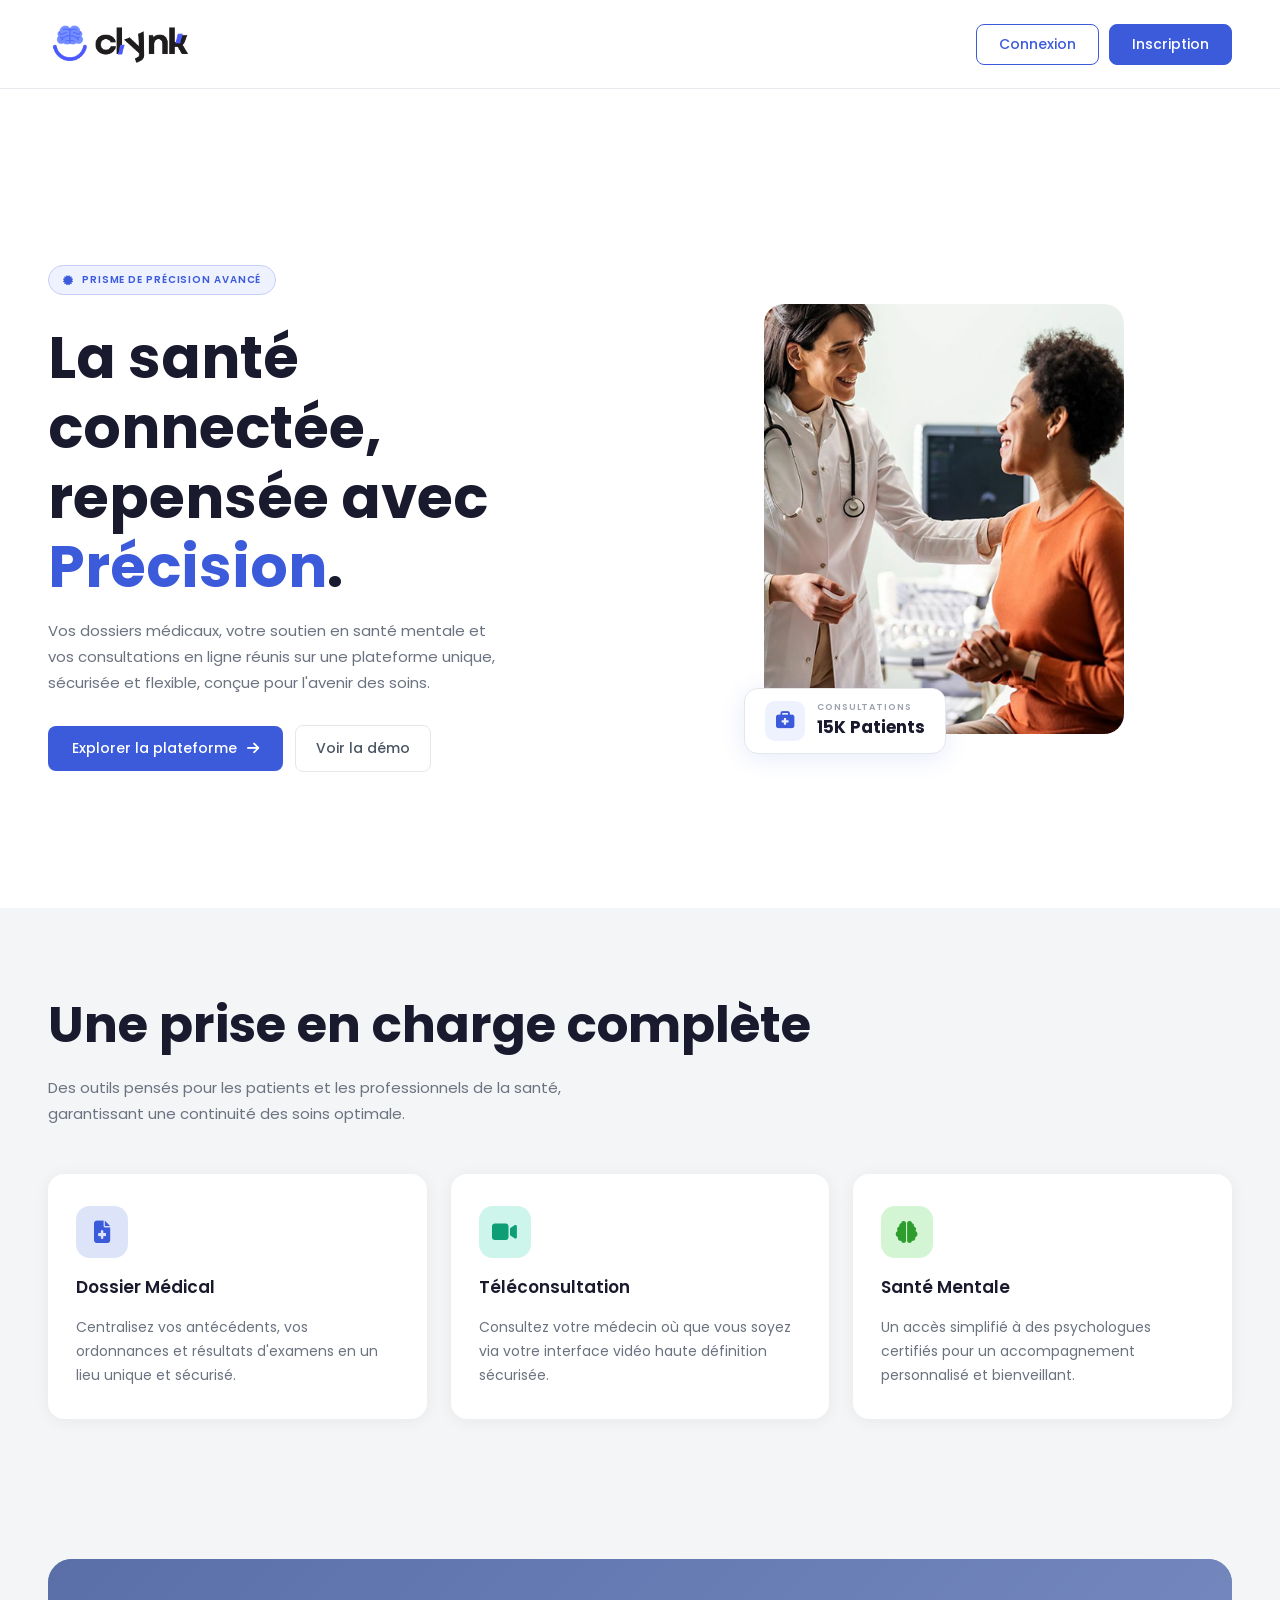
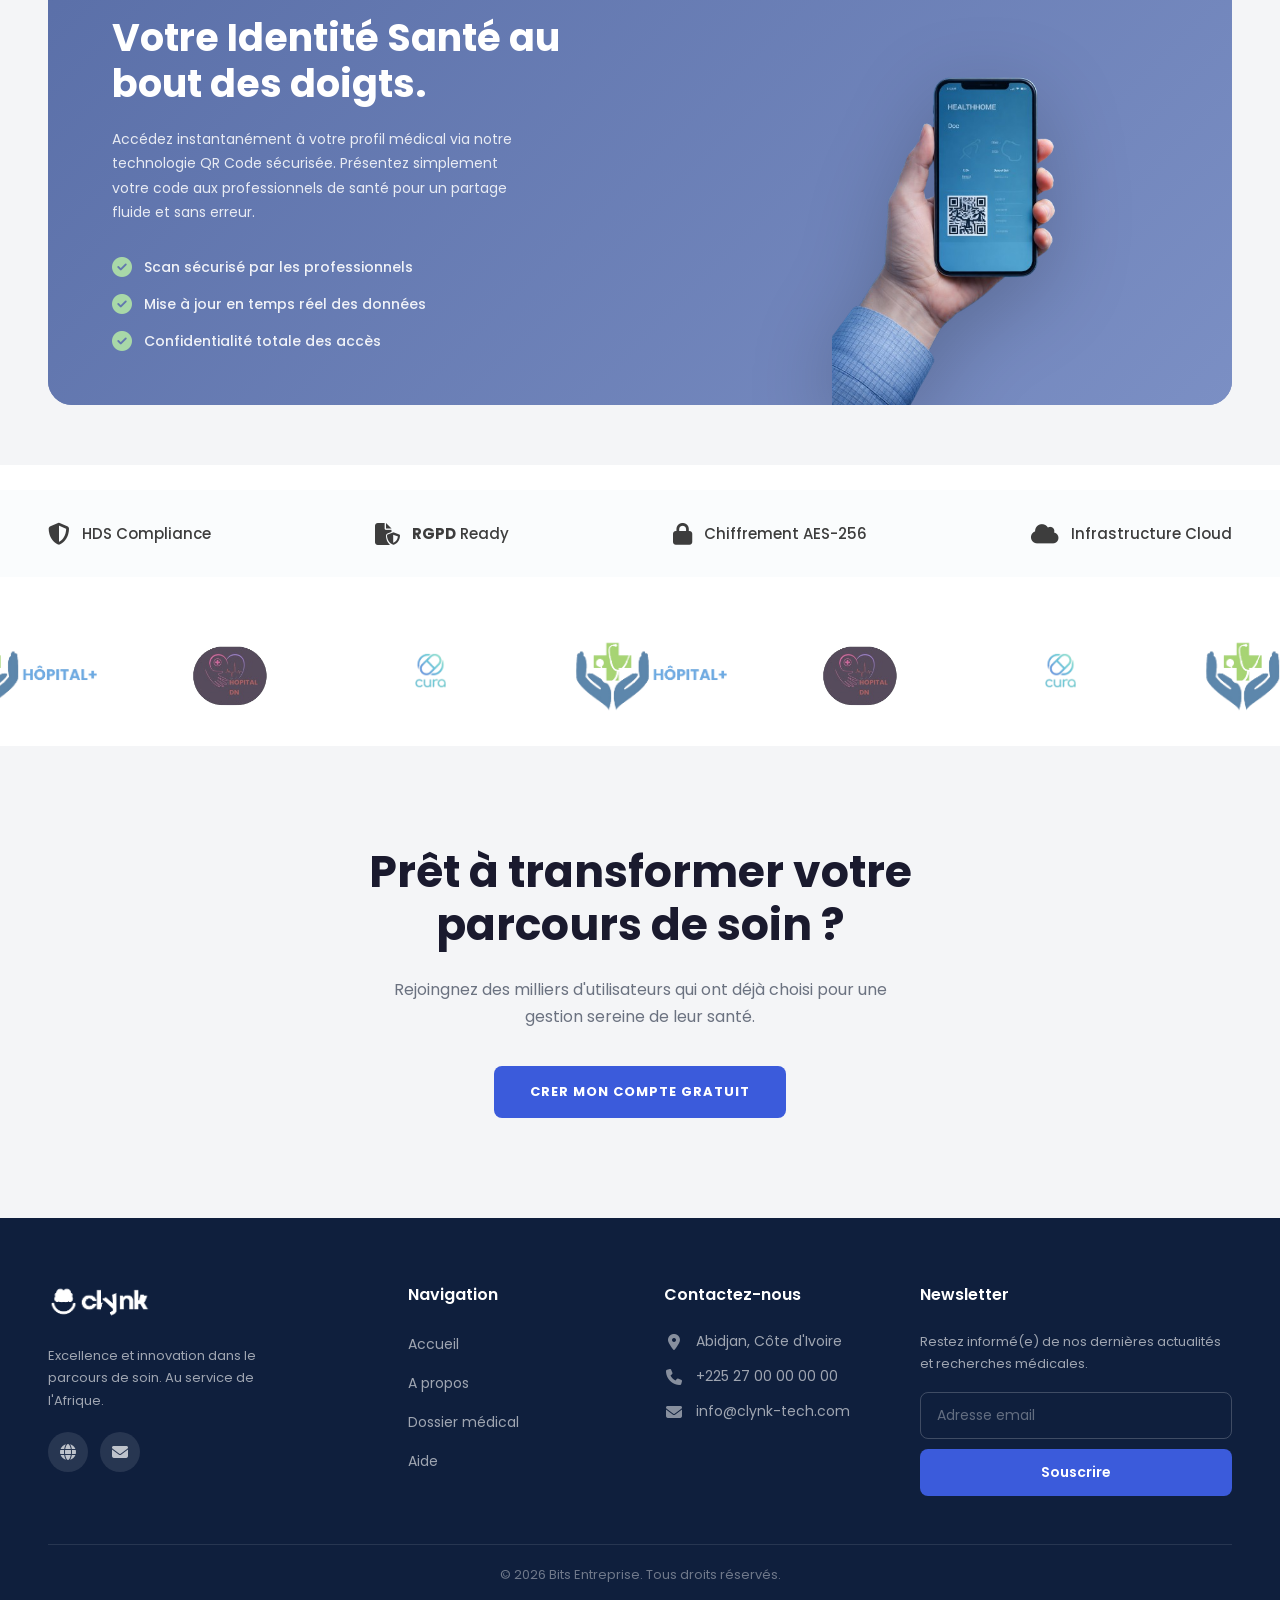
==== index.html @ 72314602 "création de la page et du formulaire de connexion" ====
<!doctype html>
<html lang="fr">

<head>
    <meta charset="UTF-8" />
    <meta name="viewport" content="width=device-width, initial-scale=1.0" />
    <link rel="stylesheet" href="style.css" />
    <title>CLYNK | Accueil</title>
    <link rel="stylesheet" href="https://cdnjs.cloudflare.com/ajax/libs/font-awesome/6.5.0/css/all.min.css" />
    <link rel="icon" type="image/x-icon" href="ressources/favicon_io/android-chrome-512x512.png" />
</head>

<body>
    <!-- Barre de navigation -->
    <nav>
        <img src="ressources/logo Clynk1.png" alt="Logo de Clynk" class="logo" />
        <ul class="liens">
            <li class="btn-contact"><a href="Auth/connexion.html">Connexion</a></li>
            <li class="btn-contact"><a href="">Inscription</a></li>
        </ul>
    </nav>

    <!-- Section Hero -->
    <div class="hero">
        <!-- Colonne gauche -->
        <div class="hero-left">
            <div class="badge">
                <i class="fa-solid fa-certificate"></i>
                Prisme de précision avancé
            </div>

            <div class="text-hero">
                <h1>La santé connectée, repensée avec <span>Précision</span>.</h1>
                <p>
                    Vos dossiers médicaux, votre soutien en santé mentale et vos
                    consultations en ligne réunis sur une plateforme unique, sécurisée
                    et flexible, conçue pour l'avenir des soins.
                </p>
            </div>

            <div class="button-hero">
                <a href="" class="btn-primary">
                    Explorer la plateforme
                    <i class="fa-solid fa-arrow-right"></i>
                </a>
                <a href="" class="btn-secondary">Voir la démo</a>
            </div>
        </div>

        <!-- Colonne droite -->
        <div class="hero-right">
            <div class="img-hero">
                <img src="ressources/hero0.png" alt="Une doctoresse avec un patient" />
                <div class="stat-card">
                    <div class="stat-icon">
                        <i class="fa-solid fa-briefcase-medical"></i>
                    </div>
                    <div class="stat-info">
                        <span class="stat-label">Consultations</span>
                        <span class="stat-value">15K Patients</span>
                    </div>
                </div>
            </div>
        </div>
    </div>

    <!-- Section une prise en charge complète -->
    <div class="section1">
        <div class="section1-header">
            <h2>Une prise en charge complète</h2>
            <p>
                Des outils pensés pour les patients et les professionnels de la santé,
                garantissant une continuité des soins optimale.
            </p>
        </div>
        <div class="feature">
            <div class="row">
                <div class="element">
                    <div class="element-icon icon-bleu">
                        <i class="fa-solid fa-file-medical"></i>
                    </div>
                    <h3>Dossier Médical</h3>
                    <p>
                        Centralisez vos antécédents, vos ordonnances et résultats
                        d'examens en un lieu unique et sécurisé.
                    </p>
                </div>

                <div class="element">
                    <div class="element-icon icon-tea">
                        <i class="fa-solid fa-video"></i>
                    </div>
                    <h3>Téléconsultation</h3>
                    <p>
                        Consultez votre médecin où que vous soyez via votre interface
                        vidéo haute définition sécurisée.
                    </p>
                </div>

                <div class="element">
                    <div class="element-icon icon-vert">
                        <i class="fa-solid fa-brain"></i>
                    </div>
                    <h3>Santé Mentale</h3>
                    <p>
                        Un accès simplifié à des psychologues certifiés pour un
                        accompagnement personnalisé et bienveillant.
                    </p>
                </div>
            </div>
        </div>
    </div>

    <!-- Section 2 : Votre identité Santé -->
    <div class="section2">
        <div class="section2-general">
            <!-- Colonne gauche : texte -->
            <div class="text-section2">
                <h2>Votre Identité Santé au bout des doigts.</h2>
                <p>
                    Accédez instantanément à votre profil médical via notre technologie
                    QR Code sécurisée. Présentez simplement votre code aux
                    professionnels de santé pour un partage fluide et sans erreur.
                </p>
                <div class="info">
                    <span>
                        <i class="fa-solid fa-circle-check"></i>
                        Scan sécurisé par les professionnels
                    </span>
                    <span>
                        <i class="fa-solid fa-circle-check"></i>
                        Mise à jour en temps réel des données
                    </span>
                    <span>
                        <i class="fa-solid fa-circle-check"></i>
                        Confidentialité totale des accès
                    </span>
                </div>
            </div>
            <div class="img-section2">
                <img src="ressources/hero_background-removebg-preview.png"
                    alt="Main tenant un téléphone avec QR Code" />
            </div>
        </div>
    </div>

    <!-- Section norme -->
    <div class="norme-section">
        <div class="row-element">
            <div class="element1">
                <i class="fa-solid fa-shield-halved"></i>
                <p>HDS Compliance</p>
            </div>
            <div class="element1">
                <i class="fa-solid fa-file-shield"></i>
                <p><span>RGPD</span> Ready</p>
            </div>
            <div class="element1">
                <i class="fa-solid fa-lock"></i>
                <p>Chiffrement AES-256</p>
            </div>
            <div class="element1">
                <i class="fa-solid fa-cloud"></i>
                <p>Infrastructure Cloud</p>
            </div>
        </div>
    </div>

    <!-- Partenaires -->
    <div class="partenair">
        <div class="partenair-track">
            <!-- Série 1 -->
            <img src="ressources/logo_partnair/logo_cura-removebg-preview.png" alt="Cura">
            <img src="ressources/logo_partnair/Medical_Logo__1___1___1_-removebg-preview.png" alt="Hôpital+">
            <img src="ressources/logo_partnair/logo_Arnard_Dn-removebg-preview.png" alt="Hôpital DN">
            <!-- Série 2 (copie pour l'animation infinie) -->
            <img src="ressources/logo_partnair/logo_cura-removebg-preview.png" alt="Cura">
            <img src="ressources/logo_partnair/Medical_Logo__1___1___1_-removebg-preview.png" alt="Hôpital+">
            <img src="ressources/logo_partnair/logo_Arnard_Dn-removebg-preview.png" alt="Hôpital DN">
            <!-- Série 3 (pour fluidité) -->
            <img src="ressources/logo_partnair/logo_cura-removebg-preview.png" alt="Cura">
            <img src="ressources/logo_partnair/Medical_Logo__1___1___1_-removebg-preview.png" alt="Hôpital+">
            <img src="ressources/logo_partnair/logo_Arnard_Dn-removebg-preview.png" alt="Hôpital DN">
        </div>
    </div>
    <!-- Ready -->
    <div class="Ready">
        <h2 class="Ready-title">
            Prêt à transformer votre parcours de soin ?
        </h2>
        <p class="Ready-text">
            Rejoingnez des milliers d'utilisateurs qui ont déjà choisi pour une 
            gestion sereine de leur santé.
        </p>
        <a href="#" class="btn-ready">CRER MON COMPTE GRATUIT</a>
    </div>

    <!-- Footer -->
<footer>
    <div class="footer-main">

        <!-- Colonne 1 : Logo + description -->
        <div class="footer-col">
            <img src="ressources/logo Clynk1.png" alt="Logo Clynk" class="footer-logo" />
            <p class="footer-desc">
                Excellence et innovation dans le parcours de soin. Au service de l'Afrique.
            </p>
            <div class="footer-socials">
                <a href="#"><i class="fa-solid fa-globe"></i></a>
                <a href="#"><i class="fa-solid fa-envelope"></i></a>
            </div>
        </div>

        <!-- Colonne 2 : Navigation -->
        <div class="footer-col">
            <h4>Navigation</h4>
            <ul>
                <li><a href="#">Accueil</a></li>
                <li><a href="#">A propos</a></li>
                <li><a href="#">Dossier médical</a></li>
                <li><a href="#">Aide</a></li>
            </ul>
        </div>

        <!-- Colonne 3 : Contact -->
        <div class="footer-col">
            <h4>Contactez-nous</h4>
            <ul class="footer-contact">
                <li>
                    <i class="fa-solid fa-location-dot"></i>
                    Abidjan, Côte d'Ivoire
                </li>
                <li>
                    <i class="fa-solid fa-phone"></i>
                    +225 27 00 00 00 00
                </li>
                <li>
                    <i class="fa-solid fa-envelope"></i>
                    info@clynk-tech.com
                </li>
            </ul>
        </div>

        <!-- Colonne 4 : Newsletter -->
        <div class="footer-col">
            <h4>Newsletter</h4>
            <p class="footer-newsletter-text">
                Restez informé(e) de nos dernières actualités et recherches médicales.
            </p>
            <div class="footer-form">
                <input type="email" placeholder="Adresse email" />
                <button>Souscrire</button>
            </div>
        </div>

    </div>

    <!-- Bas du footer -->
    <div class="footer-bottom">
        <p>© 2026 Bits Entreprise. Tous droits réservés.</p>
    </div>
</footer>
</body>

</html>
---- style.css ----
@import url('https://fonts.googleapis.com/css2?family=Sora:wght@400;500;600;700&family=Inter:wght@400;500&display=swap');
@import url('https://fonts.googleapis.com/css2?family=Poppins:ital,wght@0,100;0,200;0,300;0,400;0,500;0,600;0,700;0,800;0,900;1,100;1,200;1,300;1,400;1,500;1,600;1,700;1,800;1,900&display=swap');
/* RESET*/
* {
  margin: 0;
  padding: 0;
  box-sizing: border-box;
}

body {
  font-family: 'Poppins', sans-serif;
  background: #fff;
  color: #1a1a2e;
}

/* NAVBAR */
nav {
  display: flex;
  align-items: center;
  justify-content: space-between;
  padding: 16px 48px;
  background: #fff;
  border-bottom: 1px solid #e8eaf0;
}

.logo {
  height: 56px;
  width: auto;
}

.liens {
  display: flex;
  gap: 10px;
  list-style: none;
}

.btn-contact a {
  text-decoration: none;
  font-size: 14px;
  font-weight: 500;
  padding: 9px 22px;
  border-radius: 8px;
  transition: all 0.2s;
  display: inline-block;
}

/* Connexion = outline */
.btn-contact:first-child a {
  color: #3b5bdb;
  border: 1.5px solid #3b5bdb;
  background: transparent;
}

.btn-contact:first-child a:hover {
  background: #eef2ff;
}

/* Inscription = plein */
.btn-contact:last-child a {
  color: #fff;
  background: #3b5bdb;
  border: 1.5px solid #3b5bdb;
}

.btn-contact:last-child a:hover {
  background: #2f4ac7;
}

/* HERO */
.hero {
  display: grid;
  grid-template-columns: 1fr 1fr;
  align-items: center;
  padding: 40px 48px 0 48px;
  gap: 32px;
  min-height: calc(100vh - 81px);
}

/* Colonne gauche */
.hero-left {
  display: flex;
  flex-direction: column;
  gap: 28px;
}

/* Badge */
.badge {
  display: inline-flex;
  align-items: center;
  gap: 8px;
  background: #eef2ff;
  color: #3b5bdb;
  font-size: 10px;
  font-weight: 600;
  letter-spacing: 0.09em;
  text-transform: uppercase;
  padding: 6px 14px;
  border-radius: 20px;
  width: fit-content;
  border: 1px solid #c5d0f7;
}

/* Texte hero */
.text-hero {
  display: flex;
  flex-direction: column;
  gap: 16px;
}

.text-hero h1 {
  font-family: 'Poppins', sans-serif;
  font-size: 58px;
  font-weight: 700;
  line-height: 1.2;
  color: #1a1a2e;
}

.text-hero h1 span {
  color: #3b5bdb;
}

.text-hero p {
  font-size: 15px;
  line-height: 1.75;
  color: #6b7280;
  max-width: 460px;
}

/* Boutons hero */
.button-hero {
  display: flex;
  gap: 12px;
  align-items: center;
  flex-wrap: wrap;
}

.btn-primary {
  display: inline-flex;
  align-items: center;
  gap: 10px;
  background: #3b5bdb;
  color: #fff;
  text-decoration: none;
  font-size: 14px;
  font-weight: 500;
  padding: 12px 24px;
  border-radius: 8px;
  transition: 0.2s ease, transform 0.2s ease;
  
}

.btn-primary:hover {
  background: #2f4ac7;
  transform: translateY(2px); 
}

.btn-secondary {
  display: inline-flex;
  align-items: center;
  color: #4b5563;
  text-decoration: none;
  font-size: 14px;
  font-weight: 500;
  padding: 12px 20px;
  border-radius: 8px;
  border: 1.5px solid #e5e7eb;
  background: transparent;
  transition: border-color 0.2s;
  transition: 0.2s ease, transform 0.2s ease;
}

.btn-secondary:hover {
  border-color: #9ca3af;
  transform: translateY(2px); 
}

/* COLONNE DROITE */
.hero-right {
  display: flex;
  justify-content: center;
  align-items: flex-end;
}

.img-hero {
  position: relative;
  width: 100%;
  max-width: 360px;
}

.img-hero img {
  width: 100%;
  height: 430px;
  object-fit: cover;
  border-radius: 20px 20px 20px 20px;
  display: block;
}

/* Carte stat */
.stat-card {
  position: absolute;
  bottom: -20px;
  left: -20px;
  background: #fff;
  border: 0.5px solid #e5e7eb;
  border-radius: 14px;
  padding: 12px 20px;
  display: flex;
  align-items: center;
  gap: 12px;
  box-shadow: 0 4px 24px rgba(59, 91, 219, 0.12);
}

.stat-icon {
  width: 40px;
  height: 40px;
  background: #eef2ff;
  border-radius: 10px;
  display: flex;
  align-items: center;
  justify-content: center;
  color: #3b5bdb;
  font-size: 18px;
}

.stat-info {
  display: flex;
  flex-direction: column;
}

.stat-label {
  font-size: 9px;
  font-weight: 600;
  text-transform: uppercase;
  letter-spacing: 0.1em;
  color: #9ca3af;
}

.stat-value {
  font-family: 'Poppins', sans-serif;
  font-size: 17px;
  font-weight: 700;
  color: #1a1a2e;
}

/* SECTION 1*/
.section1 {
  background: #f4f5f7;
  padding: 80px 48px;
}

.section1-header {
  margin-bottom: 48px;
}

.section1-header h2 {
  font-size: 50px;
  font-weight: 700;
  color: #1a1a2e;
  margin-bottom: 12px;
}

.section1-header p {
  font-size: 15px;
  line-height: 1.7;
  color: #6b7280;
  max-width: 600px;
}

.feature {
  width: 100%;
}

.row {
  display: flex;
  gap: 24px;
  justify-content: space-between;
}

/* Cartes */
.element {
  flex: 1;
  background: #fff;
  border-radius: 16px;
  padding: 32px 28px;
  display: flex;
  flex-direction: column;
  gap: 16px;
  box-shadow: 0 2px 16px rgba(0, 0, 0, 0.06);
  transition:  0.2s ease, 0.2s ease;
}

.element:hover {
  transform: translateY(-4px);
  box-shadow: 0 8px 28px rgba(0, 0, 0, 0.1);
}

/* Icônes */
.element-icon {
  width: 52px;
  height: 52px;
  border-radius: 14px;
  display: flex;
  align-items: center;
  justify-content: center;
  font-size: 22px;
}

.icon-bleu {
  background: #dde3f9;
  color: #3b5bdb;
}

.icon-tea {
  background: #cdf5ec;
  color: #0d9e75;
}

.icon-vert {
  background: #d4f5d4;
  color: #2d9e2d;
}

.element h3 {
  font-size: 17px;
  font-weight: 600;
  color: #1a1a2e;
}

.element p {
  font-size: 14px;
  line-height: 1.7;
  color: #6b7280;
}

/* SECTION 2 */
.section2 {
  padding: 60px 48px;
  background: #f4f5f7;
}

.section2-general {
  display: grid;
  grid-template-columns: 1fr 1fr;
  align-items: stretch;
  background: #6b7db3;
  border-radius: 24px;
  overflow: hidden;
  min-height: 420px;
  padding: 56px 0 0 64px; 
  gap: 40px;
  position: relative;
}

/* Fond dégradé*/
.section2-general::before {
  content: '';
  position: absolute;
  inset: 0;
  background: linear-gradient(135deg, #5a6fa8 0%, #7b8fc4 100%);
  z-index: 0;
}

.text-section2,
.img-section2 {
  position: relative;
  z-index: 1;
}

/* Texte */
.text-section2 h2 {
  font-size: 38px;
  font-weight: 700;
  color: #fff;
  line-height: 1.2;
  margin-bottom: 20px;
}

.text-section2 p {
  font-size: 14px;
  line-height: 1.75;
  color: rgba(255, 255, 255, 0.85);
  max-width: 420px;
  margin-bottom: 32px;
}

/* Liste des points */
.info {
  display: flex;
  flex-direction: column;
  gap: 16px;
}

.info span {
  display: flex;
  align-items: center;
  gap: 12px;
  color: rgba(255, 255, 255, 0.9);
  font-size: 14px;
  font-weight: 500;
}

.info span i {
  font-size: 20px;
  color: #a8d8a8;
  flex-shrink: 0;
}

/* Image */
.img-section2 {
   display: flex;
  justify-content: center;
  align-items: flex-end;
  height: 100%;
  overflow: hidden;
}

.img-section2 img {
  height: 390px;
  width: 200%;
  object-fit: contain;
  object-position: center;
  filter: drop-shadow(0 20px 40px rgba(0, 0, 0, 0.2));
}


/* SECTION NORME */
.norme-section {
  background: #fafcfd;
  padding: 32px 48px;
  margin: 25px 0;
}

.row-element {
  display: flex;
  justify-content: space-between;
  align-items: center;
  max-width: 900;
  margin: 0 auto;
}

.element1 {
  display: flex;
  align-items: center;
  gap: 12px;
}

.element1 i {
  font-size: 22px;
  color: #3d3d3d;
}

.element1 p {
  font-size: 15px;
  font-weight: 500;
  color: #3d3d3d;
}

.element1 p span {
  font-weight: 700;
}

/* partenair */
.partenair{
    display: flex;
    justify-content: center;
    align-items: center;
    padding: 32px 48px;
}

.img{
    width: 40%;
    height: 50%;
}

/* PARTENAIRES */
.partenair {
  background: #fff;
  padding: 32px 0;
  overflow: hidden;
  display: flex;
}

.partenair-track {
  display: flex;
  align-items: center;
  gap: 64px;
  animation: scroll 20s linear infinite;
  white-space: nowrap;
}

.partenair-track img {
  height: 80px;
  width: auto;
  object-fit: contain;
  opacity: 0.75;
  filter: grayscale(20%);
  transition: opacity 0.2s ease;
}

.partenair-track img:hover {
  opacity: 1;
  filter: grayscale(0%);
}

@keyframes scroll {
  0%   { transform: translateX(0); }
  100% { transform: translateX(-50%); }
}

/* SECTION READY */
.Ready {
  background: #f4f5f7;
  padding: 100px 48px;
  display: flex;
  flex-direction: column;
  align-items: center;
  text-align: center;
  gap: 24px;
}

.Ready-title {
  font-size: 44px;
  font-weight: 700;
  color: #1a1a2e;
  max-width: 750px;
  line-height: 1.2;
}

.Ready-text {
  font-size: 16px;
  line-height: 1.7;
  color: #6b7280;
  max-width: 500px;
}

.btn-ready {
  display: inline-block;
  margin-top: 12px;
  background: #3b5bdb;
  color: #fff;
  text-decoration: none;
  font-size: 13px;
  font-weight: 700;
  letter-spacing: 0.08em;
  padding: 16px 36px;
  border-radius: 8px;
  transition:  0.2s ease, 0.2s ease;
}

.btn-ready:hover {
  background: #2f4ac7;
  transform: translateY(2px);
}

/* =====================
   FOOTER
===================== */
footer {
  background: #0f1f3d;
  color: #fff;
  padding: 64px 48px 0 48px;
}

.footer-main {
  display: grid;
  grid-template-columns: 1.5fr 1fr 1fr 1.5fr;
  gap: 48px;
  padding-bottom: 48px;
}

/* Logo */
.footer-logo {
  height: 40px;
  width: auto;
  margin-bottom: 16px;
  filter: brightness(0) invert(1);
}

.footer-desc {
  font-size: 13px;
  line-height: 1.7;
  color: rgba(255, 255, 255, 0.6);
  max-width: 220px;
  margin-bottom: 20px;
}

/* Réseaux sociaux */
.footer-socials {
  display: flex;
  gap: 12px;
}

.footer-socials a {
  width: 40px;
  height: 40px;
  border-radius: 50%;
  background: rgba(255, 255, 255, 0.1);
  display: flex;
  align-items: center;
  justify-content: center;
  color: rgba(255, 255, 255, 0.7);
  font-size: 16px;
  text-decoration: none;
  transition: background 0.2s ease;
}

.footer-socials a:hover {
  background: rgba(255, 255, 255, 0.2);
}

/* Titres colonnes */
.footer-col h4 {
  font-size: 16px;
  font-weight: 600;
  color: #fff;
  margin-bottom: 24px;
}

/* Liens navigation */
.footer-col ul {
  list-style: none;
  display: flex;
  flex-direction: column;
  gap: 14px;
}

.footer-col ul li a {
  text-decoration: none;
  font-size: 14px;
  color: rgba(255, 255, 255, 0.6);
  transition: color 0.2s ease;
}

.footer-col ul li a:hover {
  color: #fff;
}

/* Contact */
.footer-contact li {
  display: flex;
  align-items: center;
  gap: 12px;
  font-size: 14px;
  color: rgba(255, 255, 255, 0.6);
}

.footer-contact li i {
  font-size: 16px;
  color: rgba(255, 255, 255, 0.5);
  width: 20px;
  text-align: center;
}

/* Newsletter */
.footer-newsletter-text {
  font-size: 13px;
  line-height: 1.7;
  color: rgba(255, 255, 255, 0.6);
  margin-bottom: 16px;
}

.footer-form {
  display: flex;
  flex-direction: column;
  gap: 10px;
}

.footer-form input {
  background: transparent;
  border: 1px solid rgba(255, 255, 255, 0.2);
  border-radius: 8px;
  padding: 12px 16px;
  font-size: 14px;
  color: #fff;
  font-family: 'Poppins', sans-serif;
  outline: none;
  transition: border-color 0.2s ease;
}

.footer-form input::placeholder {
  color: rgba(255, 255, 255, 0.35);
}

.footer-form input:focus {
  border-color: rgba(255, 255, 255, 0.5);
}

.footer-form button {
  background: #3b5bdb;
  color: #fff;
  border: none;
  border-radius: 8px;
  padding: 13px;
  font-size: 14px;
  font-weight: 600;
  font-family: 'Poppins', sans-serif;
  cursor: pointer;
  transition:  0.2s ease, transform 0.2s ease;
}

.footer-form button:hover {
  background: #2f4ac7;
  transform: translateY(-2px);
}

/* Bas du footer */
.footer-bottom {
  border-top: 1px solid rgba(255, 255, 255, 0.1);
  padding: 20px 0;
  text-align: center;
}

.footer-bottom p {
  font-size: 13px;
  color: rgba(255, 255, 255, 0.4);
}
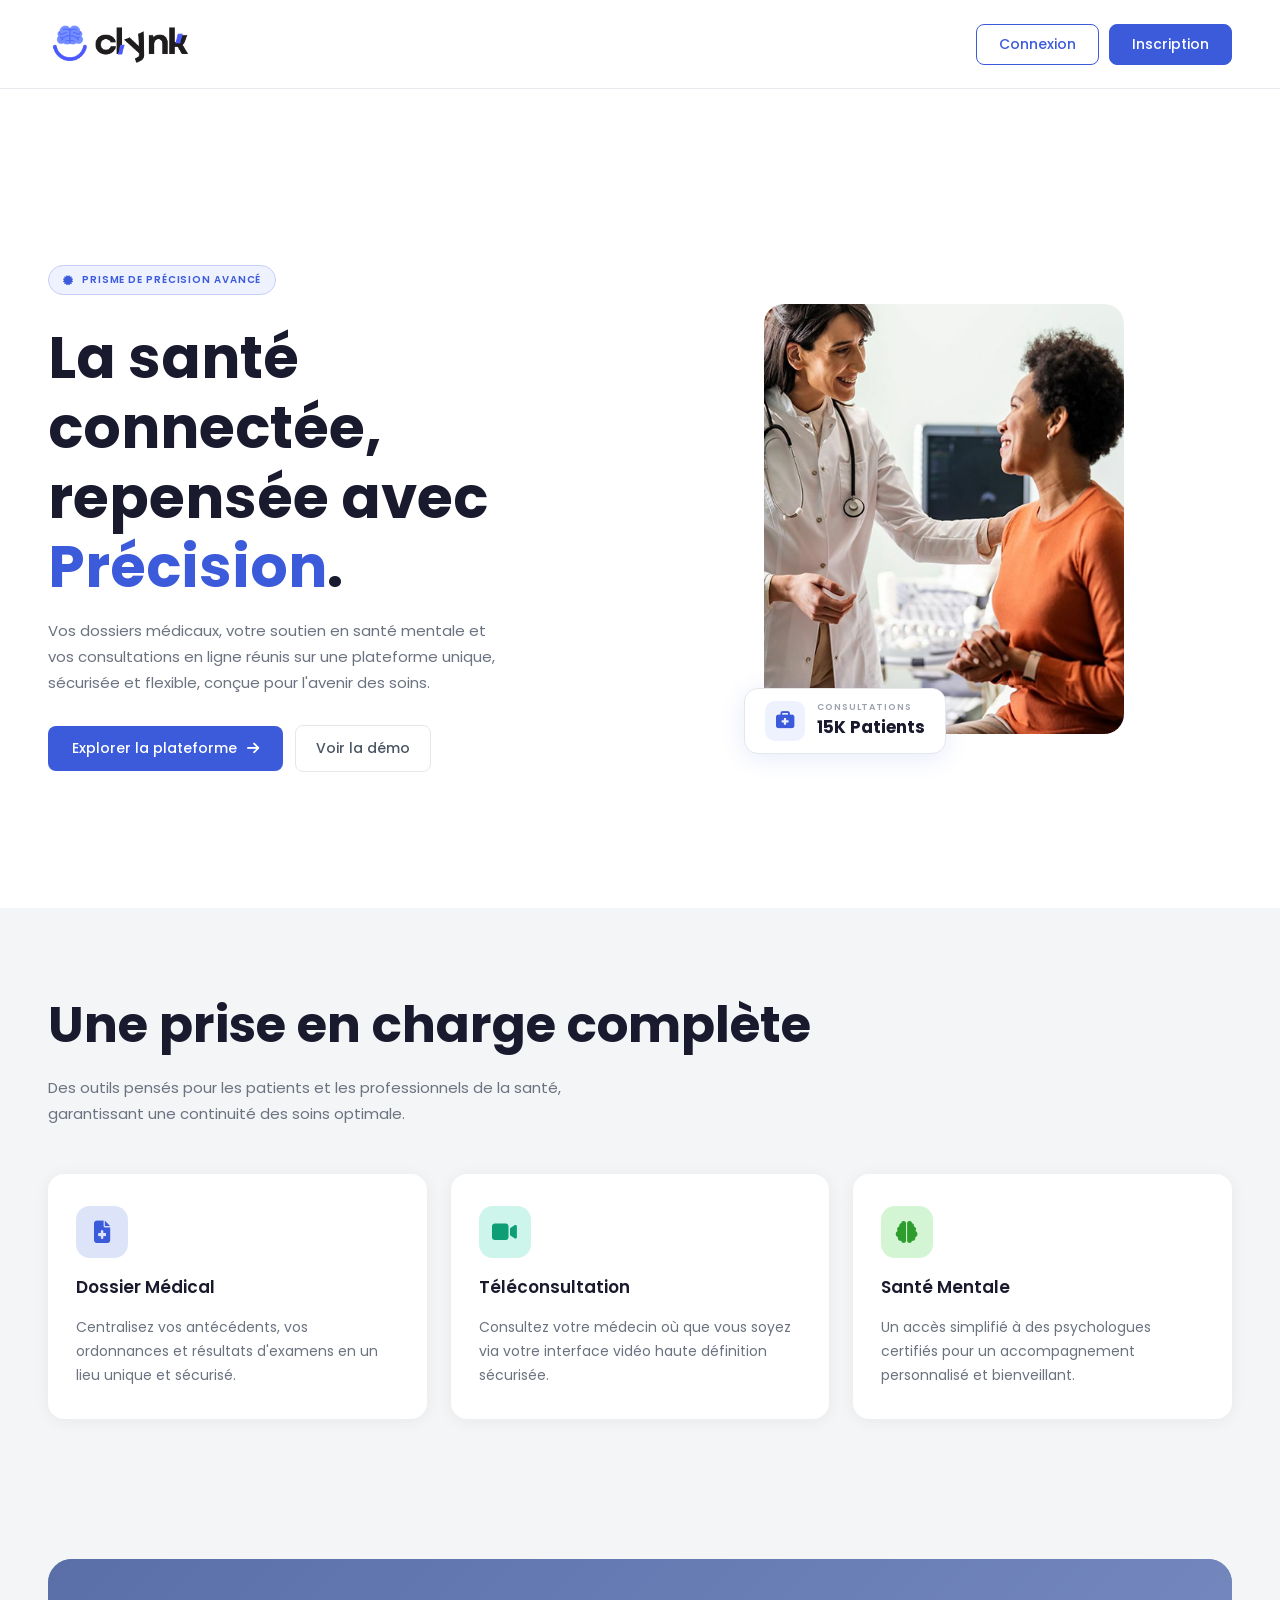
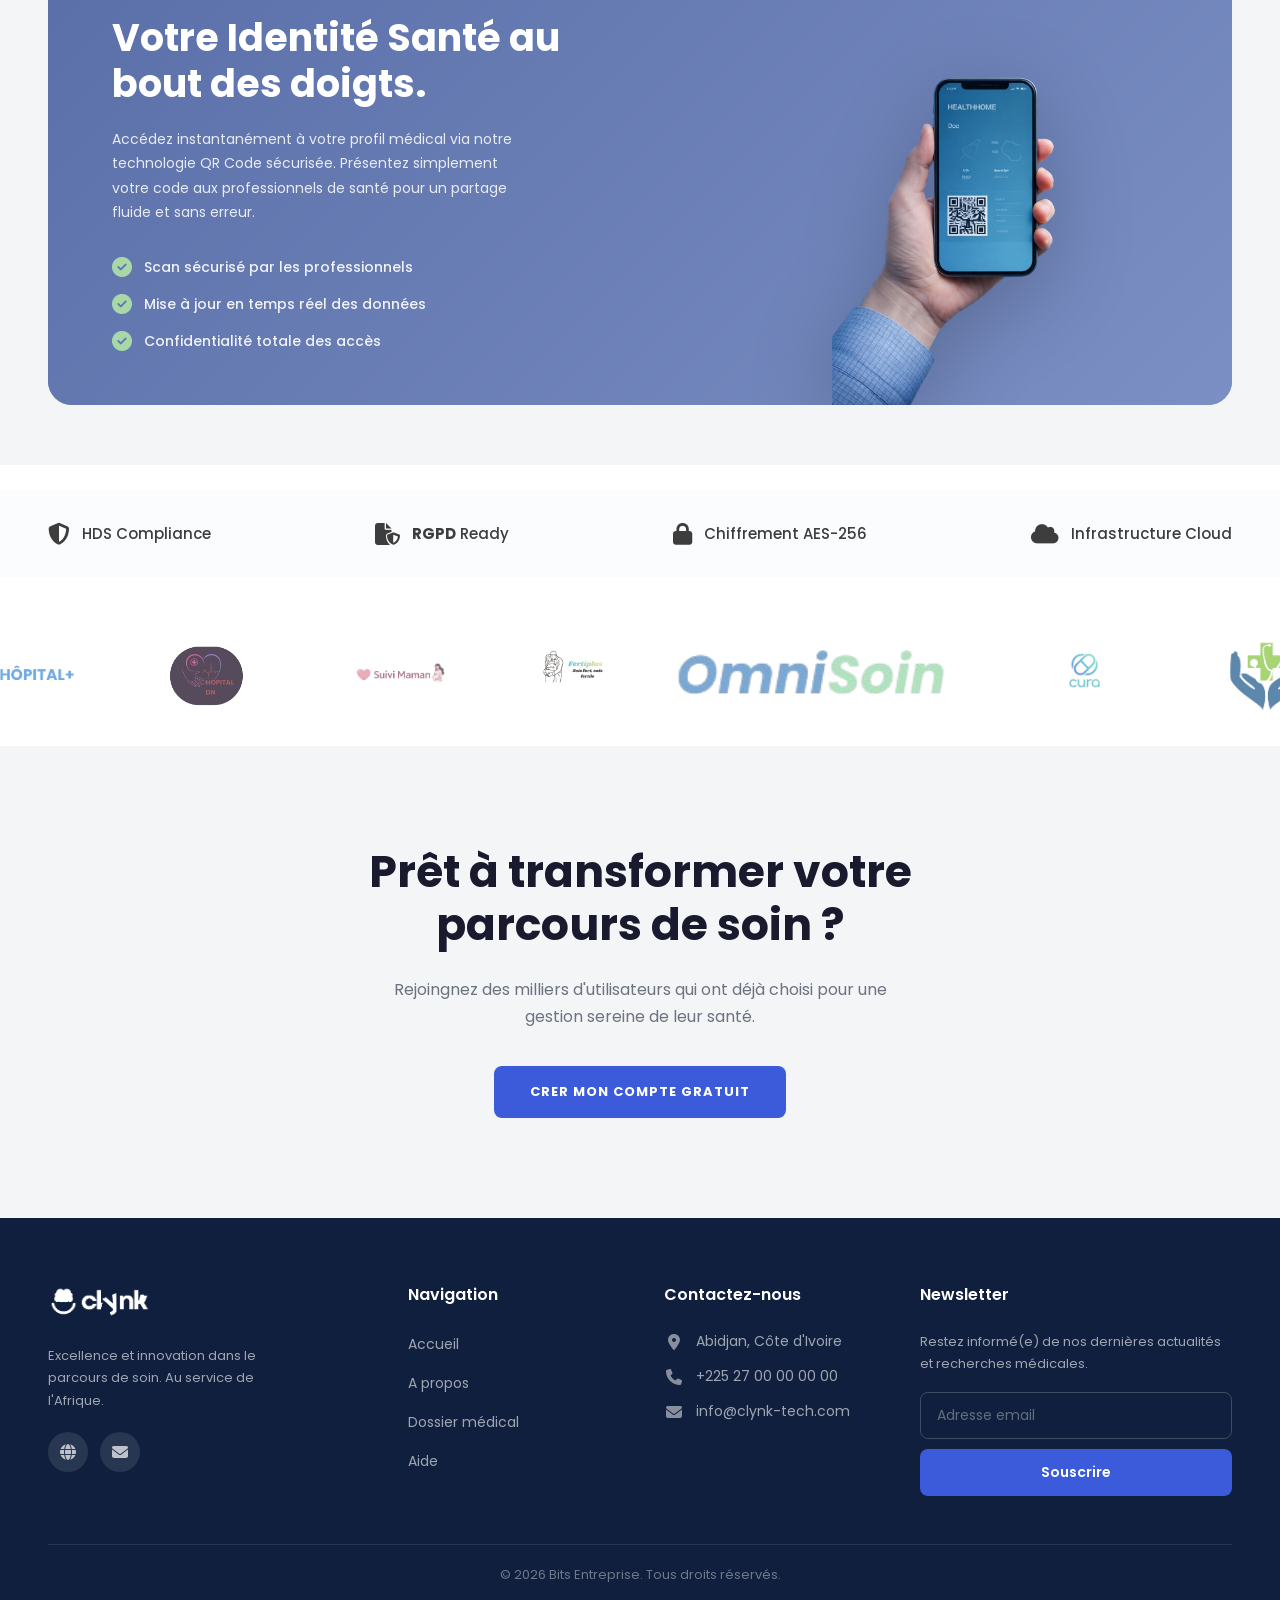
==== commit 4becb2a9: "Ajout du formulaire d inscription" ====
--- a/index.html
+++ b/index.html
@@ -16,7 +16,7 @@
         <img src="ressources/logo Clynk1.png" alt="Logo de Clynk" class="logo" />
         <ul class="liens">
             <li class="btn-contact"><a href="Auth/connexion.html">Connexion</a></li>
-            <li class="btn-contact"><a href="">Inscription</a></li>
+            <li class="btn-contact"><a href="Auth/creation.html">Inscription</a></li>
         </ul>
     </nav>
 
@@ -174,9 +174,9 @@
             <img src="ressources/logo_partnair/Medical_Logo__1___1___1_-removebg-preview.png" alt="Hôpital+">
             <img src="ressources/logo_partnair/logo_Arnard_Dn-removebg-preview.png" alt="Hôpital DN">
             <!-- Série 2 (copie pour l'animation infinie) -->
-            <img src="ressources/logo_partnair/logo_cura-removebg-preview.png" alt="Cura">
-            <img src="ressources/logo_partnair/Medical_Logo__1___1___1_-removebg-preview.png" alt="Hôpital+">
-            <img src="ressources/logo_partnair/logo_Arnard_Dn-removebg-preview.png" alt="Hôpital DN">
+            <img src="ressources/logo_partnair/suivimamn-logo-removebg-preview.png" alt="Suii Maman">
+            <img src="ressources/logo_partnair/fertile_Plus-removebg-preview.png" alt="FertiPlus">
+            <img src="ressources/logo_partnair/omnilogo-removebg-preview.png" alt="Omnisoin logo">
             <!-- Série 3 (pour fluidité) -->
             <img src="ressources/logo_partnair/logo_cura-removebg-preview.png" alt="Cura">
             <img src="ressources/logo_partnair/Medical_Logo__1___1___1_-removebg-preview.png" alt="Hôpital+">
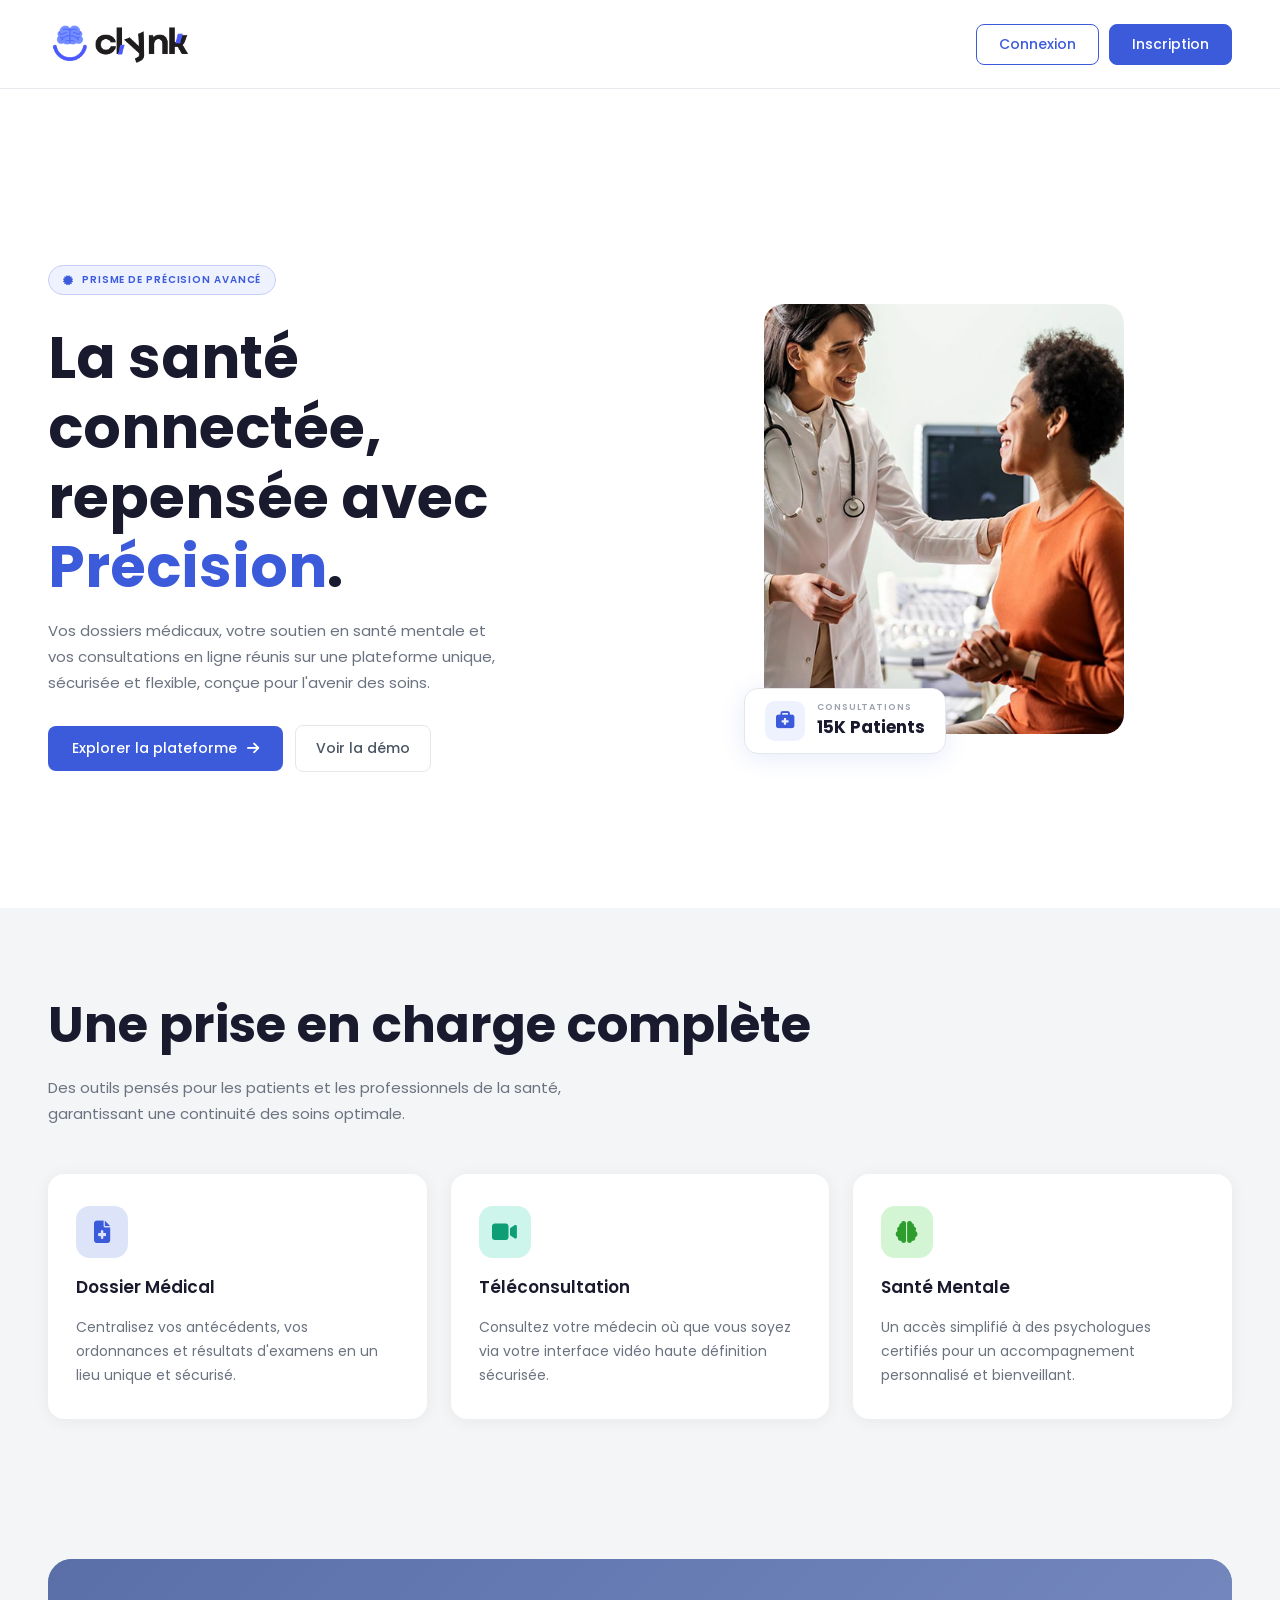
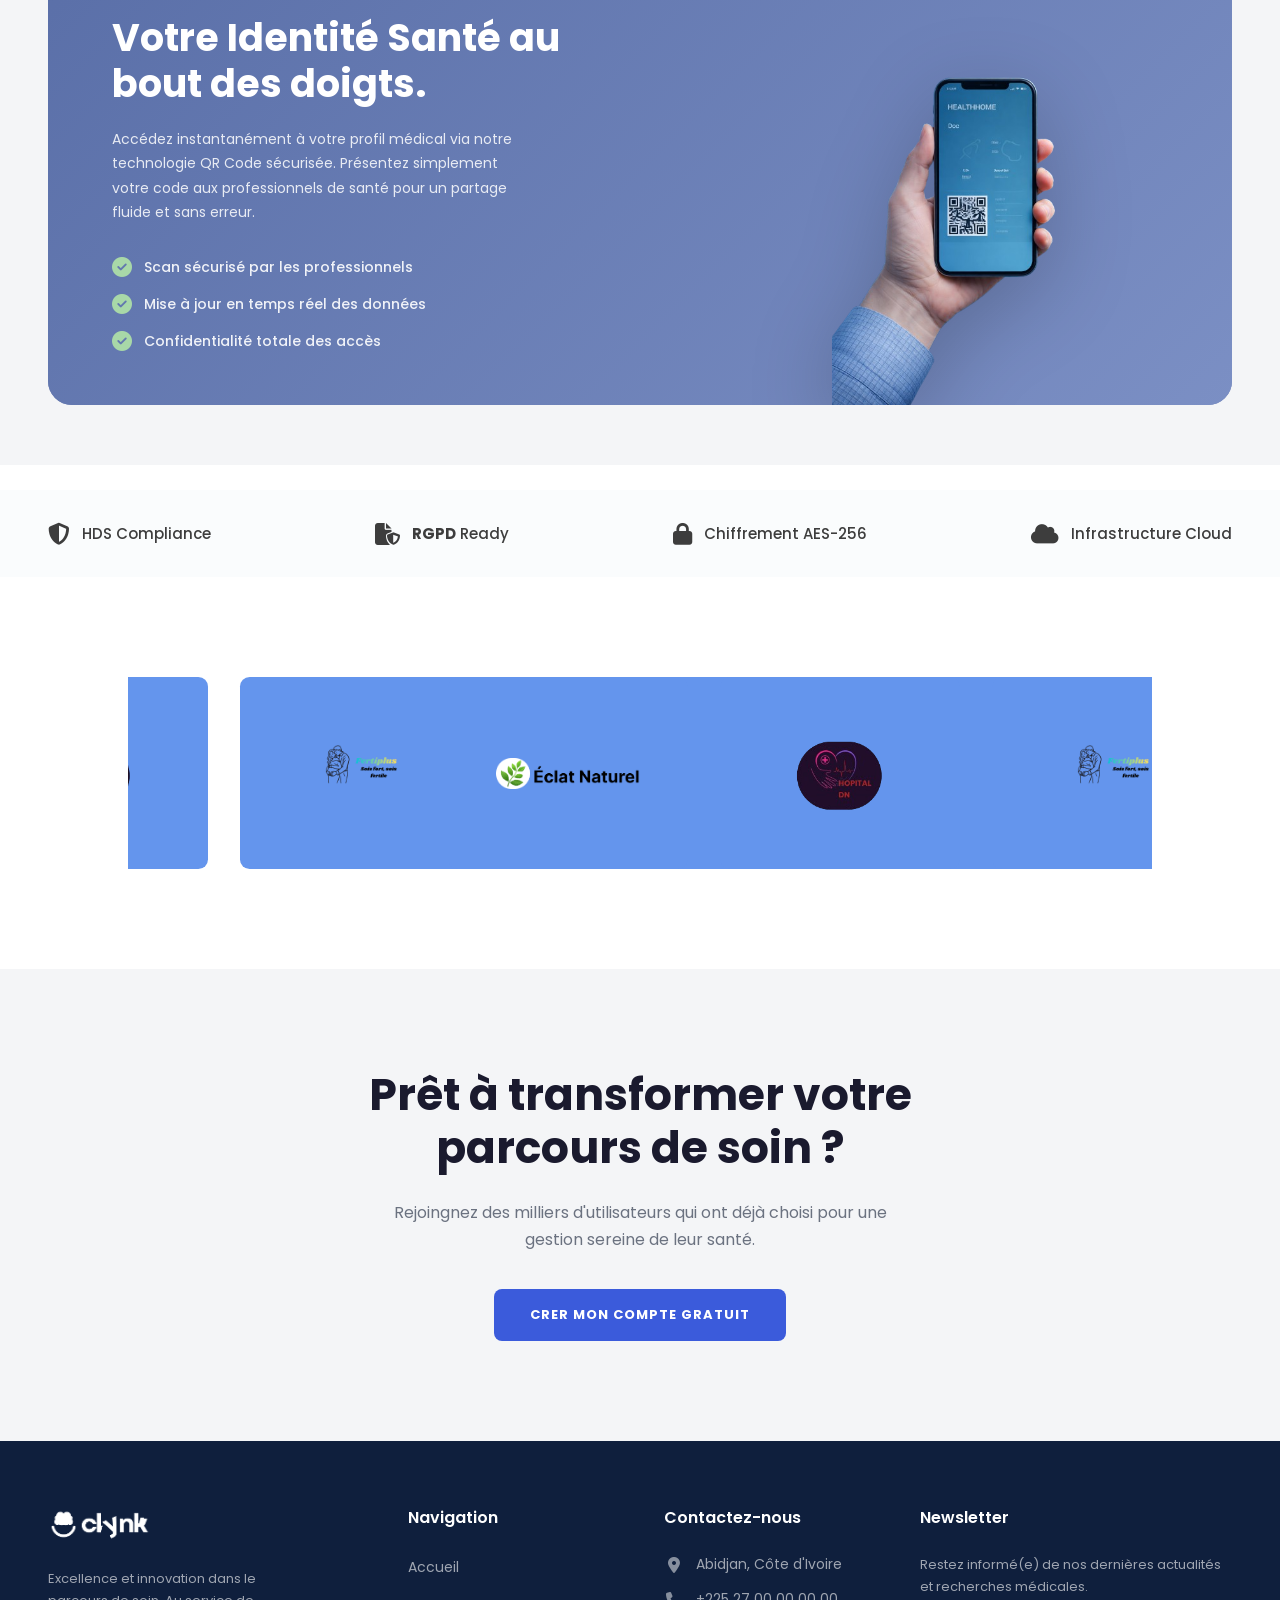
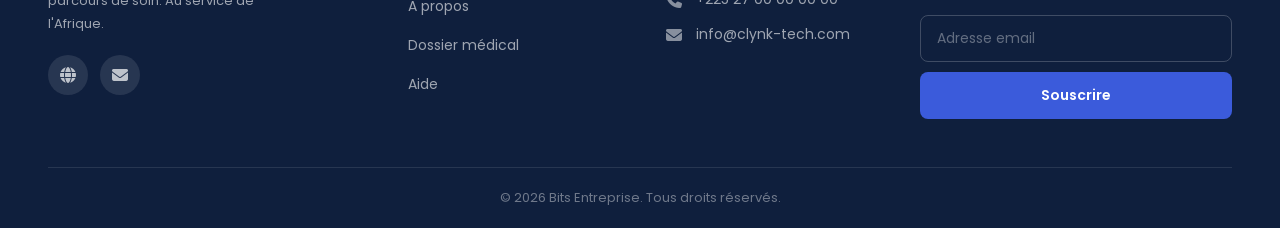
==== commit daad19dc: "ajout de nouveau logo partenaire et mdif de la section patenaire" ====
--- a/index.html
+++ b/index.html
@@ -16,7 +16,9 @@
         <img src="ressources/logo Clynk1.png" alt="Logo de Clynk" class="logo" />
         <ul class="liens">
             <li class="btn-contact"><a href="Auth/connexion.html">Connexion</a></li>
-            <li class="btn-contact"><a href="Auth/creation.html">Inscription</a></li>
+            <li class="btn-contact">
+                <a href="Auth/creation.html">Inscription</a>
+            </li>
         </ul>
     </nav>
 
@@ -167,99 +169,118 @@
     </div>
 
     <!-- Partenaires -->
-    <div class="partenair">
-        <div class="partenair-track">
-            <!-- Série 1 -->
-            <img src="ressources/logo_partnair/logo_cura-removebg-preview.png" alt="Cura">
-            <img src="ressources/logo_partnair/Medical_Logo__1___1___1_-removebg-preview.png" alt="Hôpital+">
-            <img src="ressources/logo_partnair/logo_Arnard_Dn-removebg-preview.png" alt="Hôpital DN">
-            <!-- Série 2 (copie pour l'animation infinie) -->
-            <img src="ressources/logo_partnair/suivimamn-logo-removebg-preview.png" alt="Suii Maman">
-            <img src="ressources/logo_partnair/fertile_Plus-removebg-preview.png" alt="FertiPlus">
-            <img src="ressources/logo_partnair/omnilogo-removebg-preview.png" alt="Omnisoin logo">
-            <!-- Série 3 (pour fluidité) -->
-            <img src="ressources/logo_partnair/logo_cura-removebg-preview.png" alt="Cura">
-            <img src="ressources/logo_partnair/Medical_Logo__1___1___1_-removebg-preview.png" alt="Hôpital+">
-            <img src="ressources/logo_partnair/logo_Arnard_Dn-removebg-preview.png" alt="Hôpital DN">
-        </div>
-    </div>
+
+    <div class="carousel">
+        <div class="group">
+            <div class="card">
+                <img src="ressources/logo_partnair/eclatNaturel.png" alt="" />
+            </div>
+            <div class="card">
+                <img src="ressources/logo_partnair/logo_Arnard_Dn-removebg-preview.png" alt="" />
+            </div>
+            <div class="card">
+                <img src="ressources/logo_partnair/fertile_Plus-removebg-preview.png" alt="" />
+            </div>
+            <div class="card">
+                <img src="ressources/logo_partnair/logo_cura-removebg-preview.png" alt="" />
+            </div>
+            <div class="card">
+                <img src="ressources/logo_partnair/logoZebi.png" alt="" />
+            </div>
+            <div class="card">
+                <img src="ressources/logo_partnair/Medical_Logo__1___1___1_-removebg-preview.png" alt="" />
+            </div>
+        </div>
+        <div aria-hidden class="group">
+            <div class="card">
+                <img src="ressources/logo_partnair/eclatNaturel.png" alt="">
+            </div>
+            <div class="card">
+                <img src="ressources/logo_partnair/logo_Arnard_Dn-removebg-preview.png" alt="">
+            </div>
+            <div class="card"><img src="ressources/logo_partnair/fertile_Plus-removebg-preview.png" alt=""></div>
+            <div class="card"><img src="ressources/logo_partnair/logo_cura-removebg-preview.png" alt=""></div>
+            <div class="card"><img src="ressources/logo_partnair/logoZebi.png" alt=""></div>
+            <div class="card"><img src="ressources/logo_partnair/Medical_Logo__1___1___1_-removebg-preview.png" alt="">
+            </div>
+        </div>
+    </div>
+
     <!-- Ready -->
     <div class="Ready">
-        <h2 class="Ready-title">
-            Prêt à transformer votre parcours de soin ?
-        </h2>
+        <h2 class="Ready-title">Prêt à transformer votre parcours de soin ?</h2>
         <p class="Ready-text">
-            Rejoingnez des milliers d'utilisateurs qui ont déjà choisi pour une 
+            Rejoingnez des milliers d'utilisateurs qui ont déjà choisi pour une
             gestion sereine de leur santé.
         </p>
         <a href="#" class="btn-ready">CRER MON COMPTE GRATUIT</a>
     </div>
 
     <!-- Footer -->
-<footer>
-    <div class="footer-main">
-
-        <!-- Colonne 1 : Logo + description -->
-        <div class="footer-col">
-            <img src="ressources/logo Clynk1.png" alt="Logo Clynk" class="footer-logo" />
-            <p class="footer-desc">
-                Excellence et innovation dans le parcours de soin. Au service de l'Afrique.
-            </p>
-            <div class="footer-socials">
-                <a href="#"><i class="fa-solid fa-globe"></i></a>
-                <a href="#"><i class="fa-solid fa-envelope"></i></a>
-            </div>
-        </div>
-
-        <!-- Colonne 2 : Navigation -->
-        <div class="footer-col">
-            <h4>Navigation</h4>
-            <ul>
-                <li><a href="#">Accueil</a></li>
-                <li><a href="#">A propos</a></li>
-                <li><a href="#">Dossier médical</a></li>
-                <li><a href="#">Aide</a></li>
-            </ul>
-        </div>
-
-        <!-- Colonne 3 : Contact -->
-        <div class="footer-col">
-            <h4>Contactez-nous</h4>
-            <ul class="footer-contact">
-                <li>
-                    <i class="fa-solid fa-location-dot"></i>
-                    Abidjan, Côte d'Ivoire
-                </li>
-                <li>
-                    <i class="fa-solid fa-phone"></i>
-                    +225 27 00 00 00 00
-                </li>
-                <li>
-                    <i class="fa-solid fa-envelope"></i>
-                    info@clynk-tech.com
-                </li>
-            </ul>
-        </div>
-
-        <!-- Colonne 4 : Newsletter -->
-        <div class="footer-col">
-            <h4>Newsletter</h4>
-            <p class="footer-newsletter-text">
-                Restez informé(e) de nos dernières actualités et recherches médicales.
-            </p>
-            <div class="footer-form">
-                <input type="email" placeholder="Adresse email" />
-                <button>Souscrire</button>
-            </div>
-        </div>
-
-    </div>
-
-    <!-- Bas du footer -->
-    <div class="footer-bottom">
-        <p>© 2026 Bits Entreprise. Tous droits réservés.</p>
-    </div>
-</footer>
+    <footer>
+        <div class="footer-main">
+            <!-- Colonne 1 : Logo + description -->
+            <div class="footer-col">
+                <img src="ressources/logo Clynk1.png" alt="Logo Clynk" class="footer-logo" />
+                <p class="footer-desc">
+                    Excellence et innovation dans le parcours de soin. Au service de
+                    l'Afrique.
+                </p>
+                <div class="footer-socials">
+                    <a href="#"><i class="fa-solid fa-globe"></i></a>
+                    <a href="#"><i class="fa-solid fa-envelope"></i></a>
+                </div>
+            </div>
+
+            <!-- Colonne 2 : Navigation -->
+            <div class="footer-col">
+                <h4>Navigation</h4>
+                <ul>
+                    <li><a href="#">Accueil</a></li>
+                    <li><a href="#">A propos</a></li>
+                    <li><a href="#">Dossier médical</a></li>
+                    <li><a href="#">Aide</a></li>
+                </ul>
+            </div>
+
+            <!-- Colonne 3 : Contact -->
+            <div class="footer-col">
+                <h4>Contactez-nous</h4>
+                <ul class="footer-contact">
+                    <li>
+                        <i class="fa-solid fa-location-dot"></i>
+                        Abidjan, Côte d'Ivoire
+                    </li>
+                    <li>
+                        <i class="fa-solid fa-phone"></i>
+                        +225 27 00 00 00 00
+                    </li>
+                    <li>
+                        <i class="fa-solid fa-envelope"></i>
+                        info@clynk-tech.com
+                    </li>
+                </ul>
+            </div>
+
+            <!-- Colonne 4 : Newsletter -->
+            <div class="footer-col">
+                <h4>Newsletter</h4>
+                <p class="footer-newsletter-text">
+                    Restez informé(e) de nos dernières actualités et recherches
+                    médicales.
+                </p>
+                <div class="footer-form">
+                    <input type="email" placeholder="Adresse email" />
+                    <button>Souscrire</button>
+                </div>
+            </div>
+        </div>
+
+        <!-- Bas du footer -->
+        <div class="footer-bottom">
+            <p>© 2026 Bits Entreprise. Tous droits réservés.</p>
+        </div>
+    </footer>
 </body>
 
 </html>
--- a/style.css
+++ b/style.css
@@ -472,39 +472,50 @@
     height: 50%;
 }
 
-/* PARTENAIRES */
-.partenair {
-  background: #fff;
-  padding: 32px 0;
-  overflow: hidden;
-  display: flex;
-}
-
-.partenair-track {
-  display: flex;
-  align-items: center;
-  gap: 64px;
-  animation: scroll 20s linear infinite;
-  white-space: nowrap;
-}
-
-.partenair-track img {
-  height: 80px;
-  width: auto;
+/* PARTNERS*/
+.carousel{
+  margin: 100px auto;
+  width: 80%;
+  display: flex;
+  overflow-x: auto;
+}
+
+.carousel::-webkit-scrollbar{
+  display: none;
+}
+
+.group{
+  display: flex;
+  align-items: center;
+  justify-content: center;
+  gap: 2em;
+  animation: spin 10s infinite linear;
+  padding-right: 1em;
+}
+.card img {
+  width: 100%;
+  height: 100%;
   object-fit: contain;
-  opacity: 0.75;
-  filter: grayscale(20%);
-  transition: opacity 0.2s ease;
-}
-
-.partenair-track img:hover {
-  opacity: 1;
-  filter: grayscale(0%);
-}
-
-@keyframes scroll {
-  0%   { transform: translateX(0); }
-  100% { transform: translateX(-50%); }
+}
+
+.card{
+  flex: 0 0 5em;
+  height: 4em;
+  padding: 1em;
+  background-color: cornflowerblue;
+  font-size: 3rem;
+  border-radius: .2em;
+  text-align: center;
+  align-items: center;
+}
+
+@keyframes spin {
+  from {
+    translate: 0;
+  }
+  to{
+    translate: -100%;
+  }
 }
 
 /* SECTION READY */
@@ -552,9 +563,7 @@
   transform: translateY(2px);
 }
 
-/* =====================
-   FOOTER
-===================== */
+/*  FOOTER */
 footer {
   background: #0f1f3d;
   color: #fff;
@@ -601,7 +610,7 @@
   color: rgba(255, 255, 255, 0.7);
   font-size: 16px;
   text-decoration: none;
-  transition: background 0.2s ease;
+  transition:  0.2s ease;
 }
 
 .footer-socials a:hover {
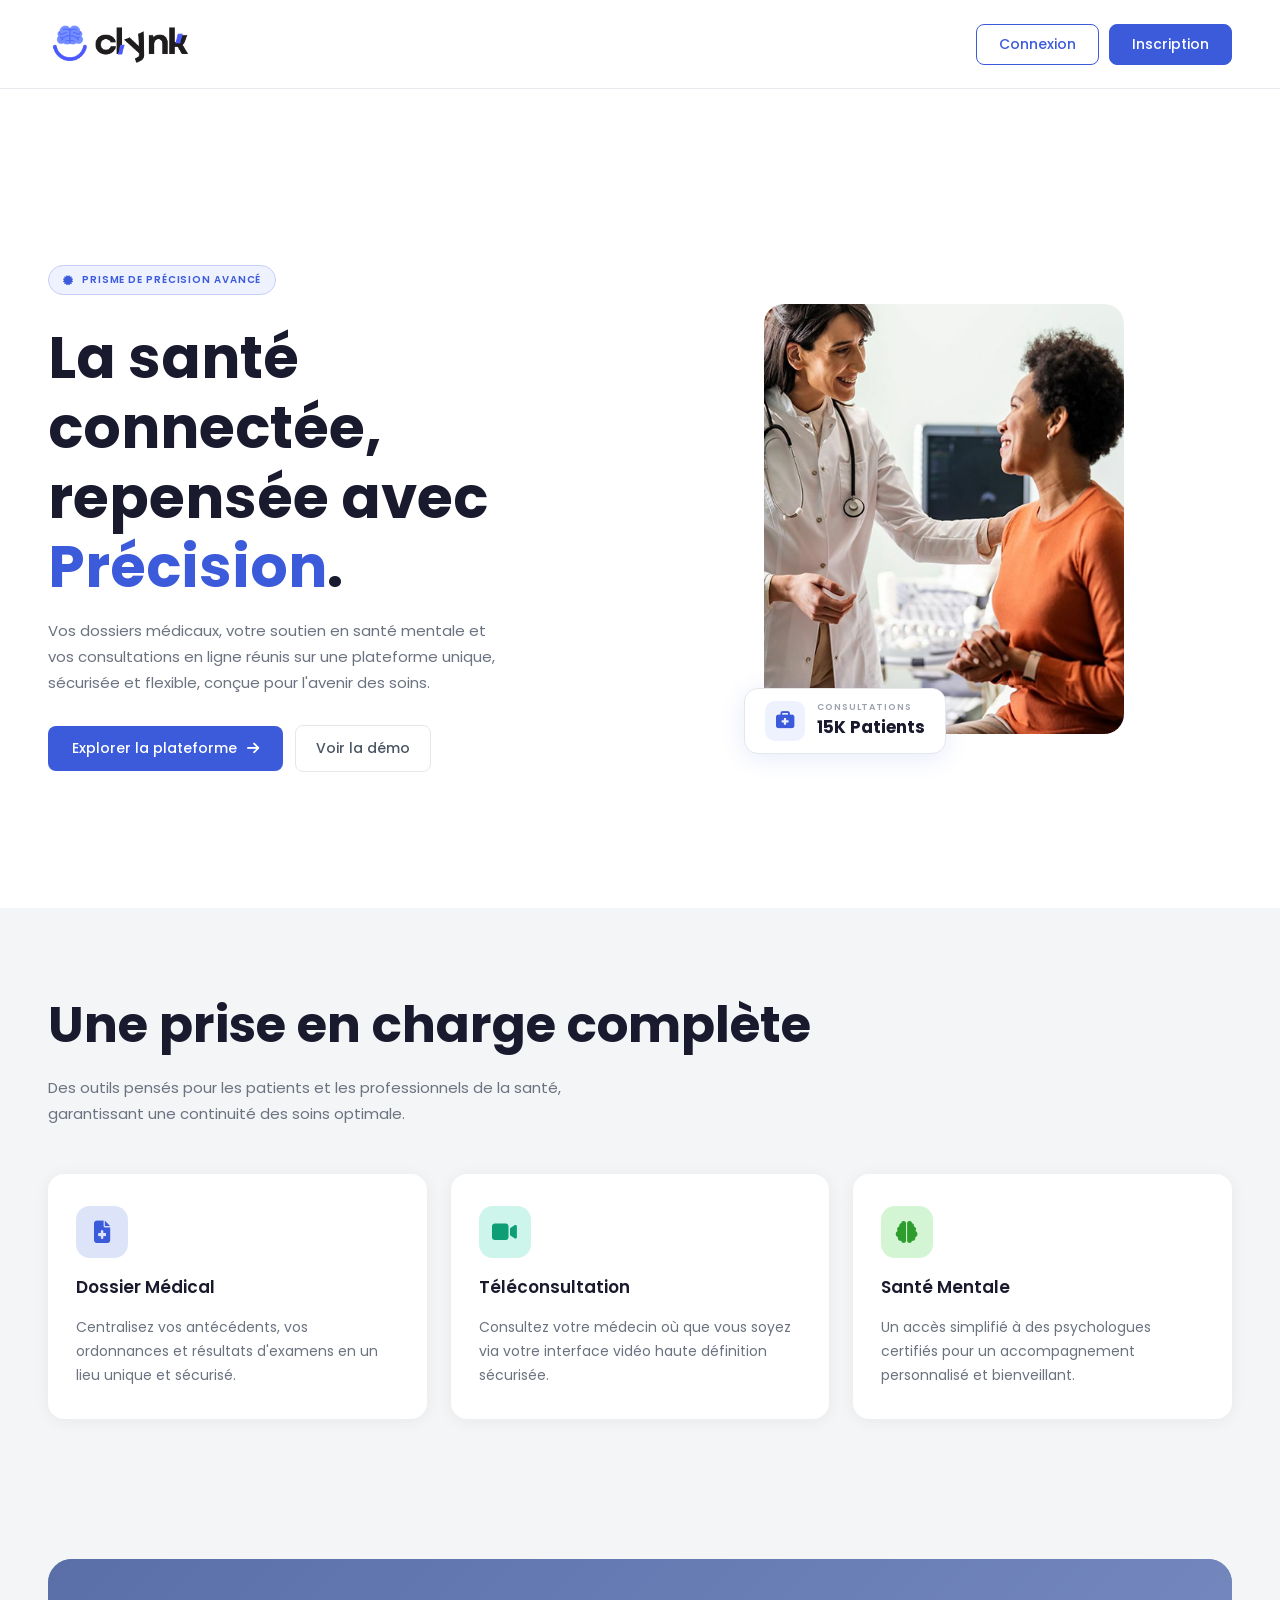
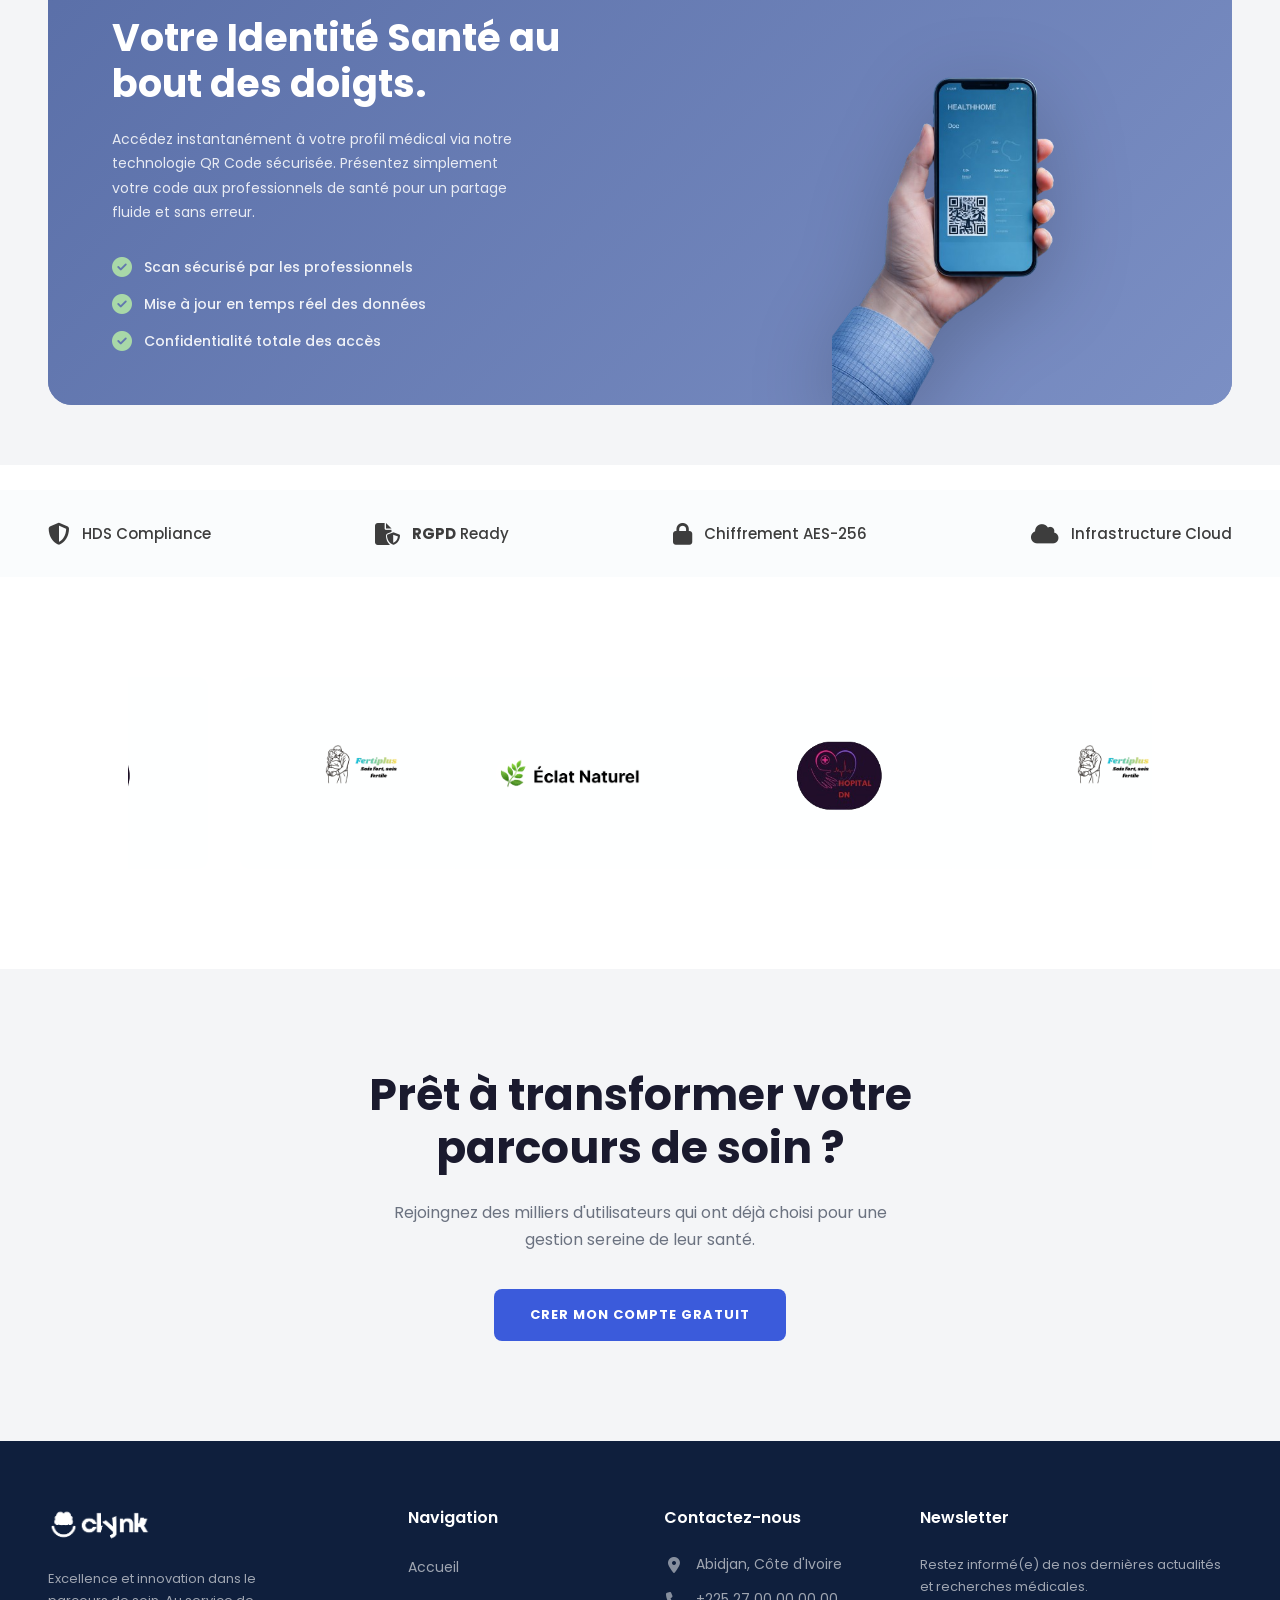
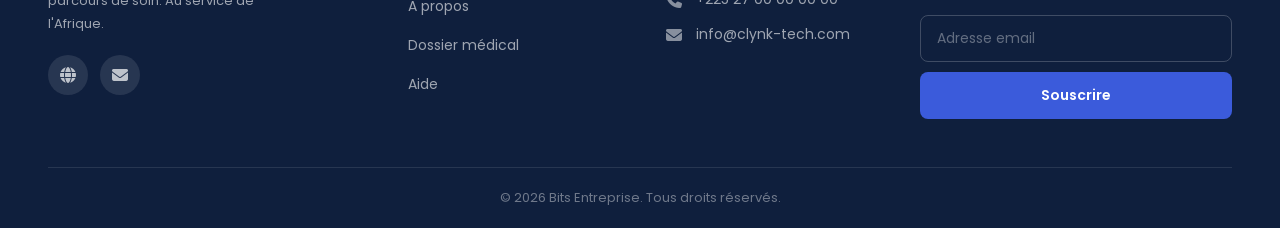
==== commit 5336cb91: "ajout du dossier Dashboard contenant les dashboards (users) et qlq phtos" ====
--- a/index.html
+++ b/index.html
@@ -213,7 +213,7 @@
             Rejoingnez des milliers d'utilisateurs qui ont déjà choisi pour une
             gestion sereine de leur santé.
         </p>
-        <a href="#" class="btn-ready">CRER MON COMPTE GRATUIT</a>
+        <a href="/Auth/creation.html" class="btn-ready">CRER MON COMPTE GRATUIT</a>
     </div>
 
     <!-- Footer -->
--- a/style.css
+++ b/style.css
@@ -502,7 +502,7 @@
   flex: 0 0 5em;
   height: 4em;
   padding: 1em;
-  background-color: cornflowerblue;
+  background-color: #feffff;
   font-size: 3rem;
   border-radius: .2em;
   text-align: center;
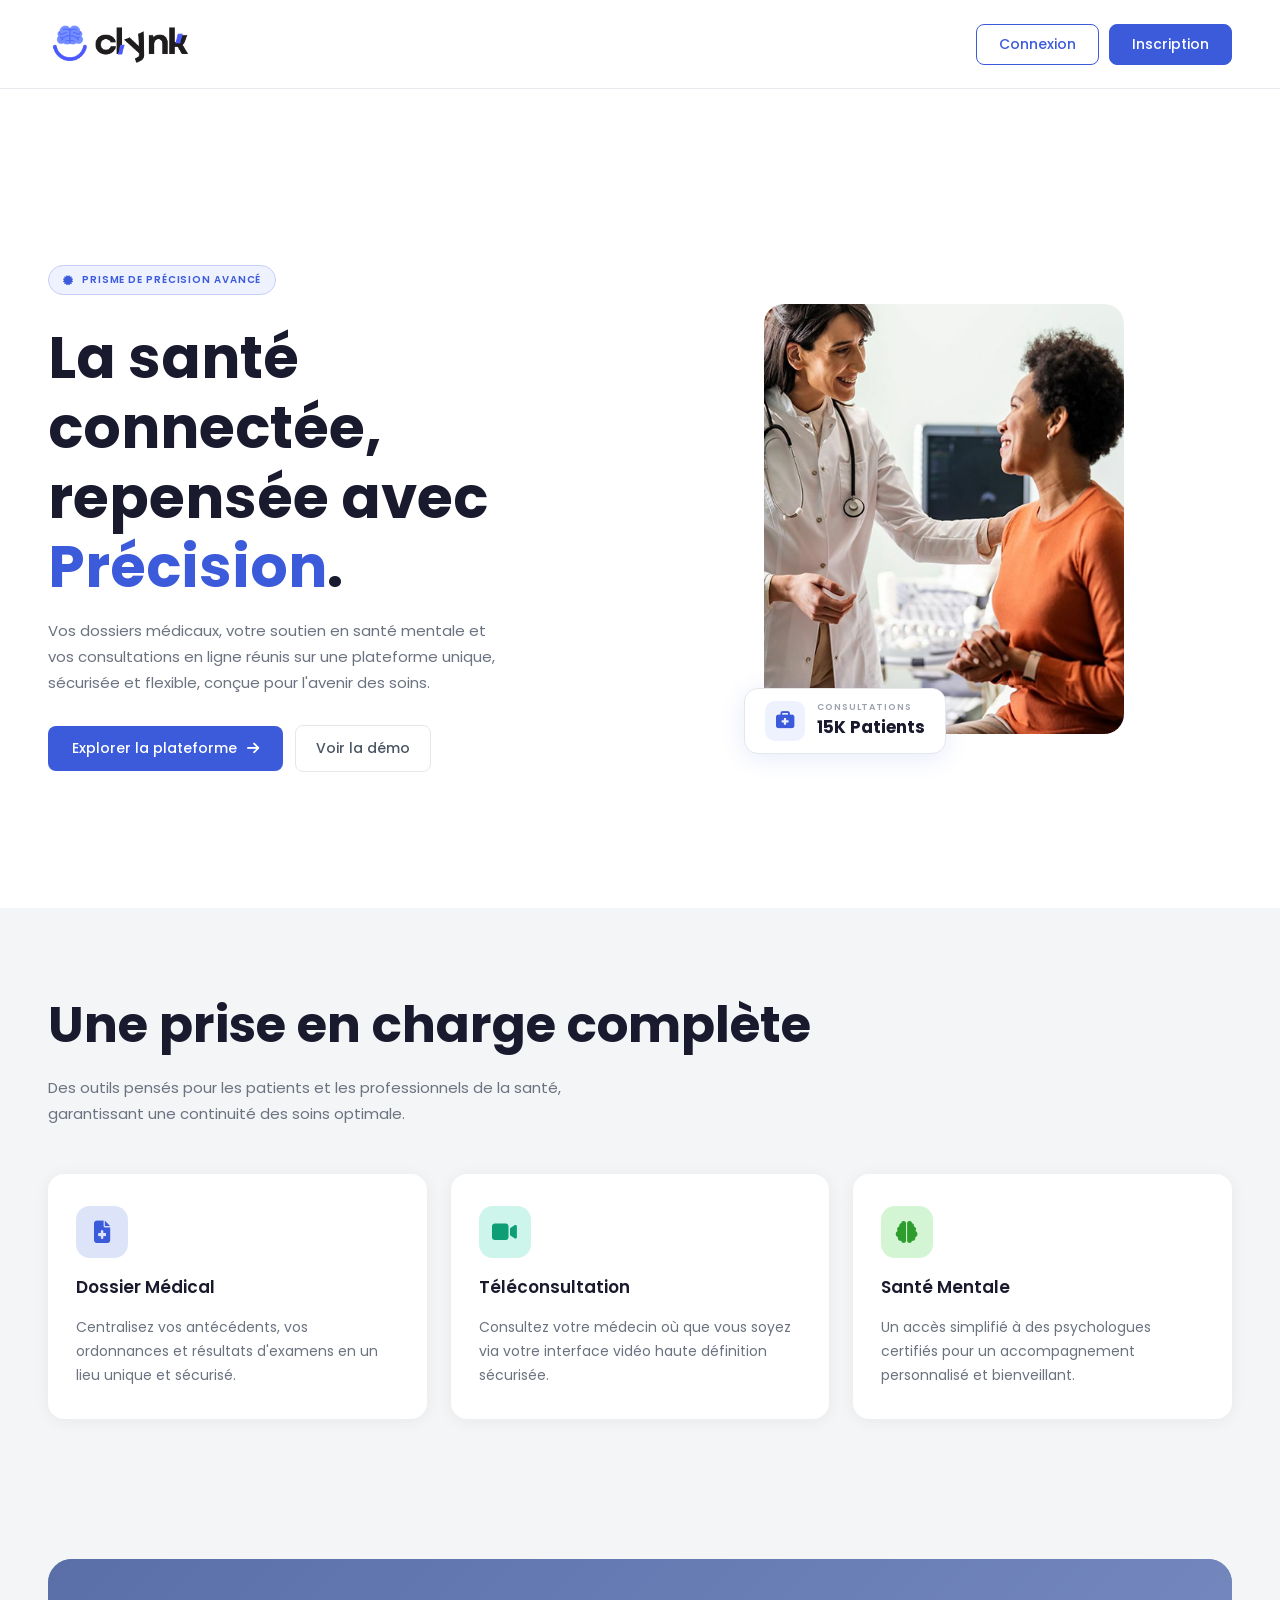
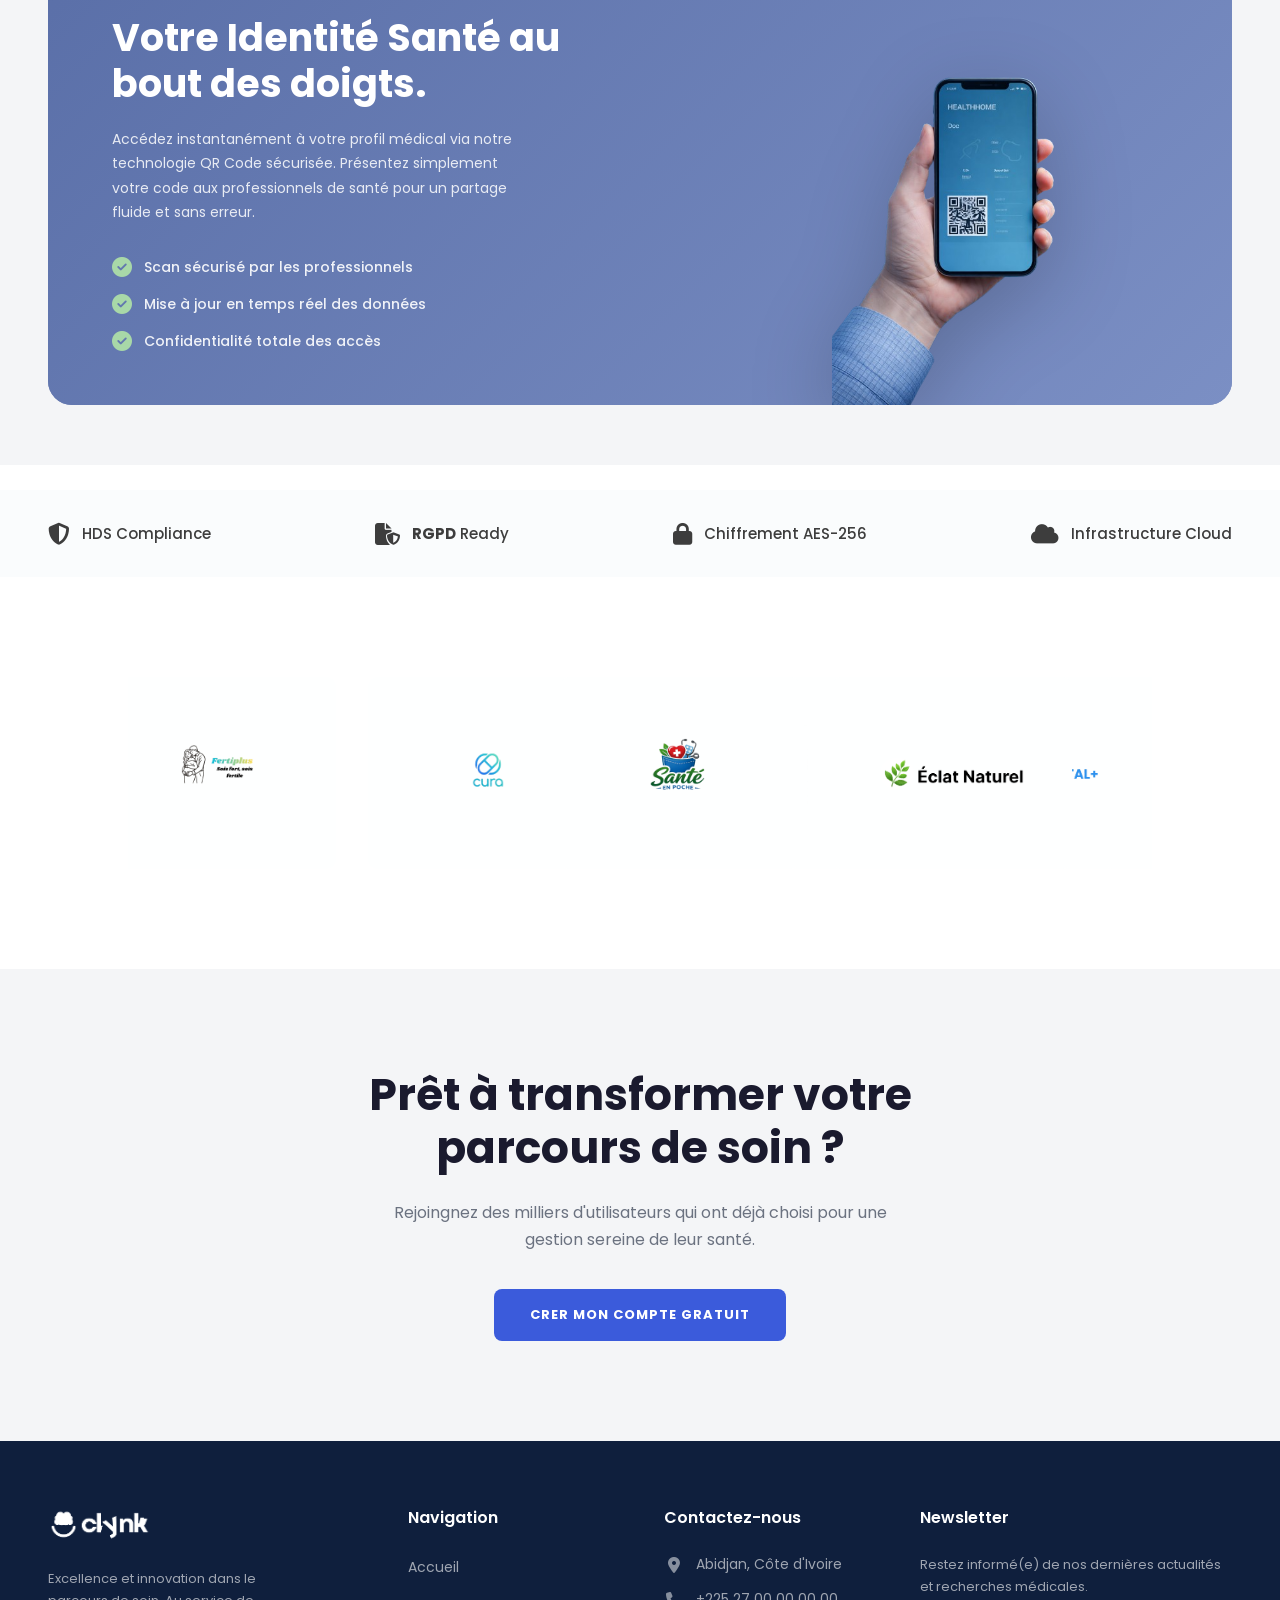
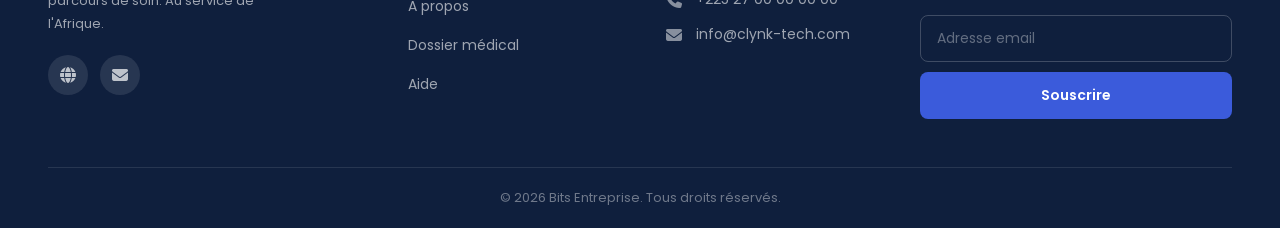
==== commit 449f3060: "mise à jour" ====
--- a/index.html
+++ b/index.html
@@ -190,18 +190,37 @@
             <div class="card">
                 <img src="ressources/logo_partnair/Medical_Logo__1___1___1_-removebg-preview.png" alt="" />
             </div>
+            <div class="card">
+                <img src="ressources/logo_partnair/bebefood.png" alt="" />
+            </div>
+            <div class="card">
+                <img src="ressources/logo_partnair/suivimamn-logo-removebg-preview (1).png" alt="" />
+            </div>
         </div>
         <div aria-hidden class="group">
-            <div class="card">
-                <img src="ressources/logo_partnair/eclatNaturel.png" alt="">
-            </div>
-            <div class="card">
-                <img src="ressources/logo_partnair/logo_Arnard_Dn-removebg-preview.png" alt="">
-            </div>
-            <div class="card"><img src="ressources/logo_partnair/fertile_Plus-removebg-preview.png" alt=""></div>
-            <div class="card"><img src="ressources/logo_partnair/logo_cura-removebg-preview.png" alt=""></div>
-            <div class="card"><img src="ressources/logo_partnair/logoZebi.png" alt=""></div>
-            <div class="card"><img src="ressources/logo_partnair/Medical_Logo__1___1___1_-removebg-preview.png" alt="">
+             <div class="card">
+                <img src="ressources/logo_partnair/santepoche-removebg-preview.png" alt="" />
+            </div>
+            <div class="card">
+                <img src="ressources/logo_partnair/eclatNaturel.png" alt="" />
+            </div>
+            <div class="card">
+                <img src="ressources/logo_partnair/logo_Arnard_Dn-removebg-preview.png" alt="" />
+            </div>
+            <div class="card">
+                <img src="ressources/logo_partnair/fertile_Plus-removebg-preview.png" alt="" />
+            </div>
+            <div class="card">
+                <img src="ressources/logo_partnair/logo_cura-removebg-preview.png" alt="" />
+            </div>
+            <div class="card">
+                <img src="ressources/logo_partnair/logoZebi.png" alt="" />
+            </div>
+            <div class="card">
+                <img src="ressources/logo_partnair/Medical_Logo__1___1___1_-removebg-preview.png" alt="" />
+            </div>
+            <div class="card">
+                <img src="ressources/logo_partnair/logo_cura-removebg-preview.png" alt="" />
             </div>
         </div>
     </div>
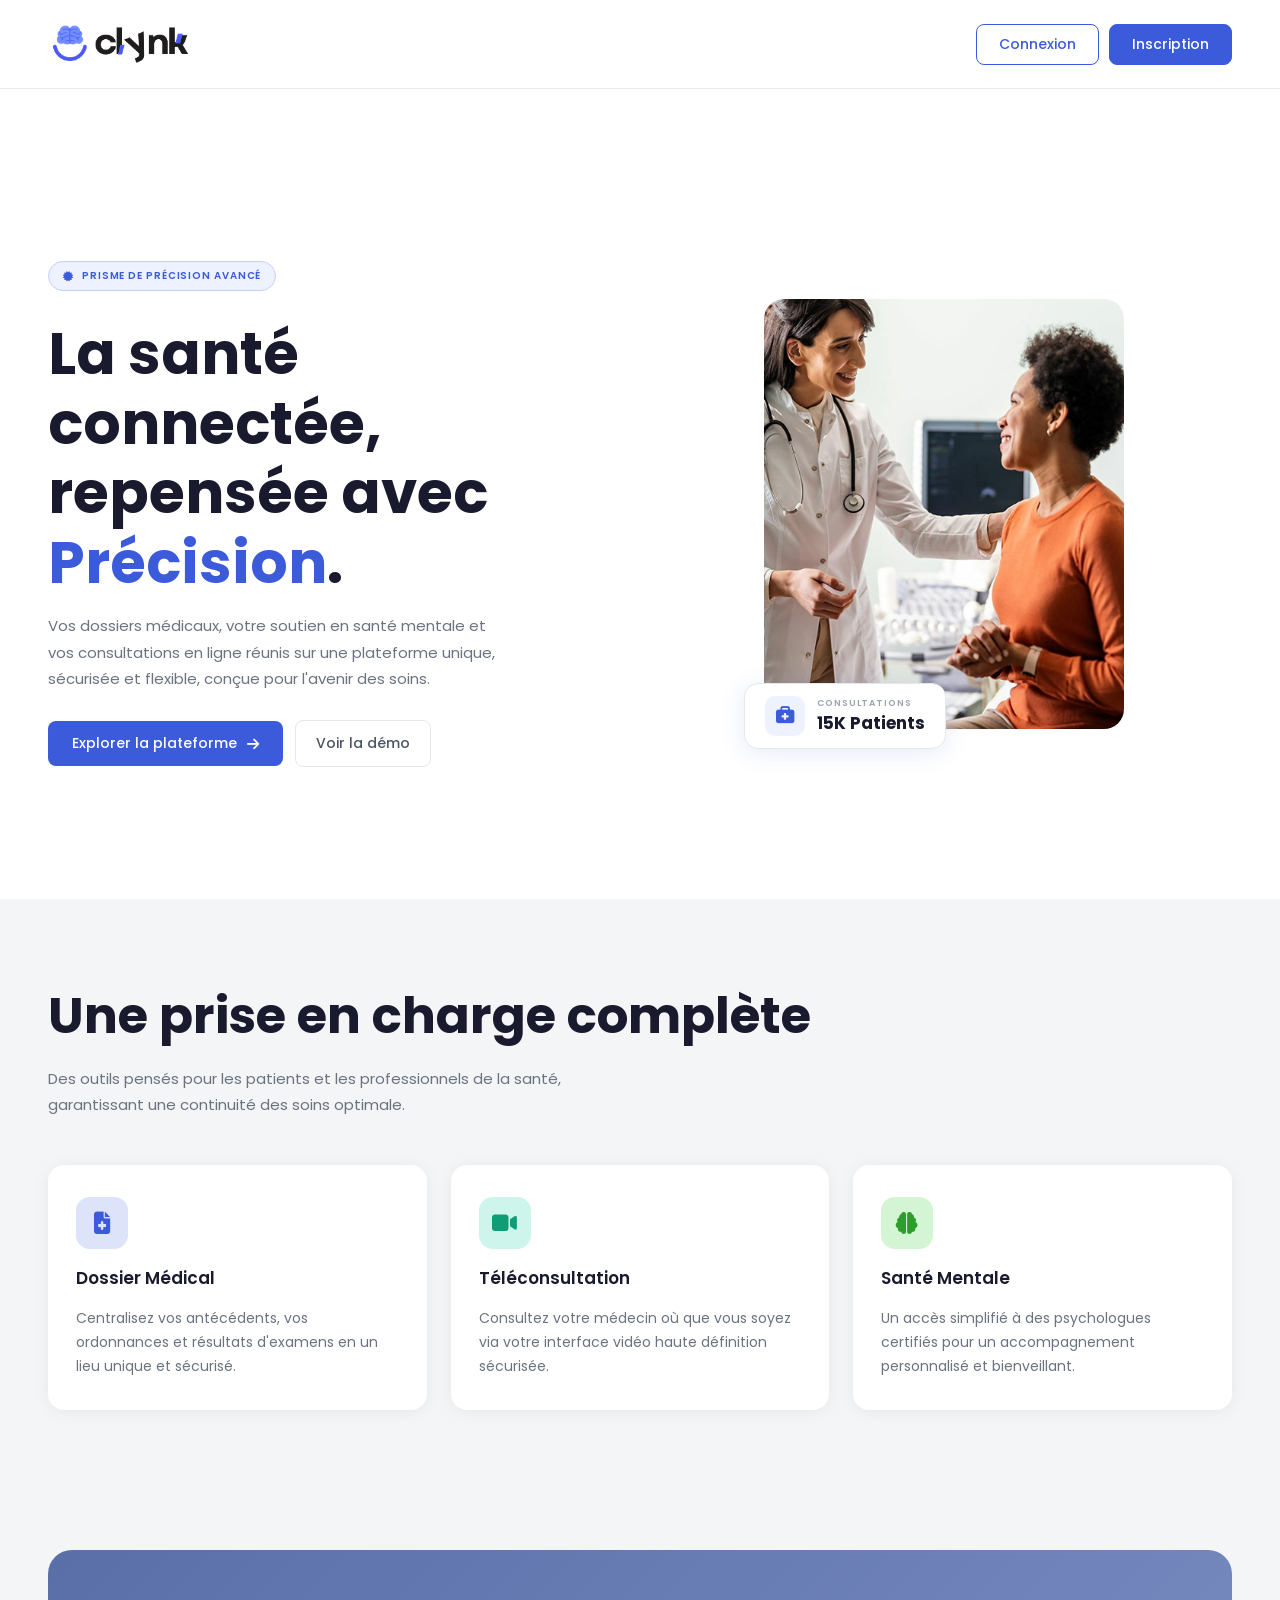
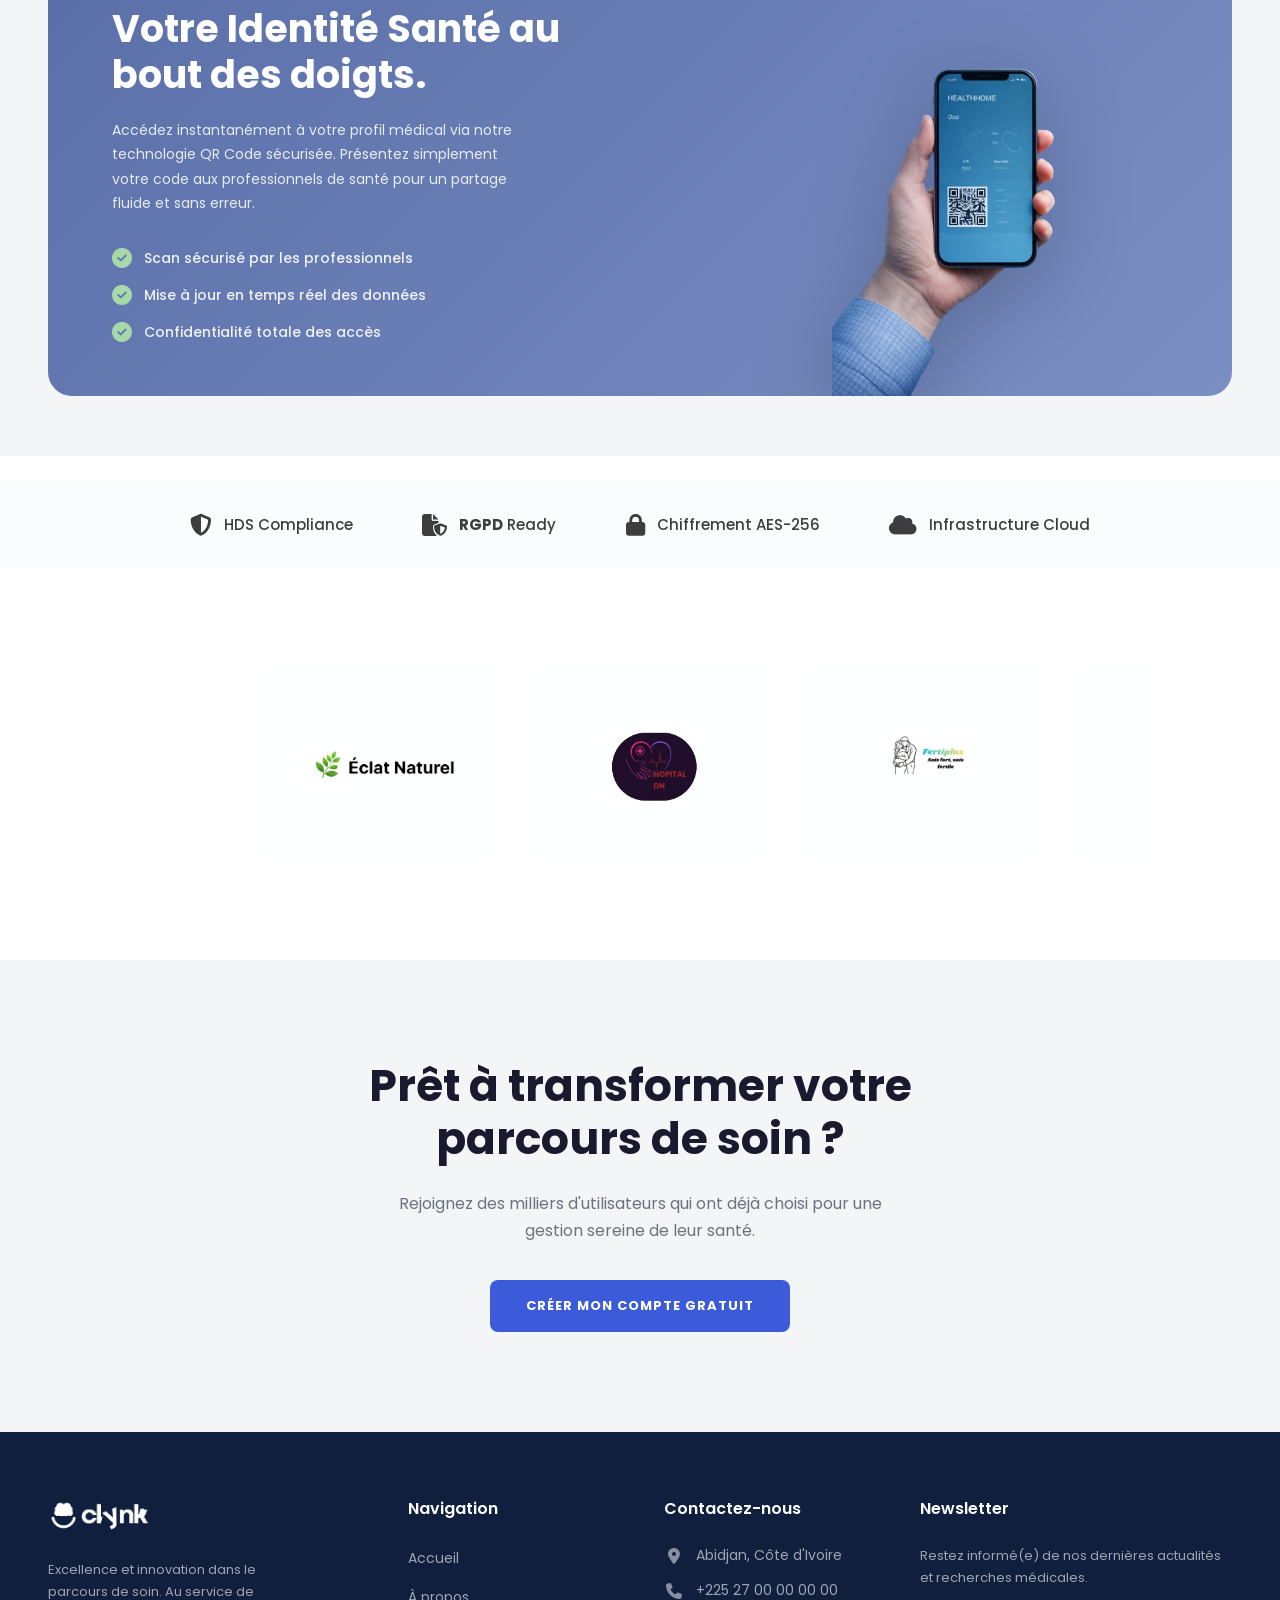
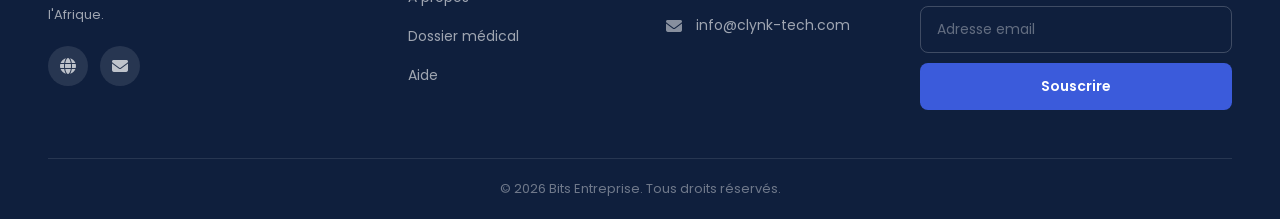
==== commit bf34dd3c: "ajout de la page dossier médical, mise en forme de la responsive de la page accueil" ====
--- a/index.html
+++ b/index.html
@@ -2,304 +2,195 @@
 <html lang="fr">
 
 <head>
-    <meta charset="UTF-8" />
-    <meta name="viewport" content="width=device-width, initial-scale=1.0" />
-    <link rel="stylesheet" href="style.css" />
-    <title>CLYNK | Accueil</title>
-    <link rel="stylesheet" href="https://cdnjs.cloudflare.com/ajax/libs/font-awesome/6.5.0/css/all.min.css" />
-    <link rel="icon" type="image/x-icon" href="ressources/favicon_io/android-chrome-512x512.png" />
+  <meta charset="UTF-8" />
+  <meta name="viewport" content="width=device-width, initial-scale=1.0" />
+  <link rel="stylesheet" href="style.css" />
+  <title>CLYNK | Accueil</title>
+  <link rel="stylesheet" href="https://cdnjs.cloudflare.com/ajax/libs/font-awesome/6.5.0/css/all.min.css" />
+  <link rel="icon" type="image/x-icon" href="ressources/favicon_io/android-chrome-512x512.png" />
 </head>
 
 <body>
-    <!-- Barre de navigation -->
-    <nav>
-        <img src="ressources/logo Clynk1.png" alt="Logo de Clynk" class="logo" />
-        <ul class="liens">
-            <li class="btn-contact"><a href="Auth/connexion.html">Connexion</a></li>
-            <li class="btn-contact">
-                <a href="Auth/creation.html">Inscription</a>
-            </li>
-        </ul>
-    </nav>
 
-    <!-- Section Hero -->
-    <div class="hero">
-        <!-- Colonne gauche -->
-        <div class="hero-left">
-            <div class="badge">
-                <i class="fa-solid fa-certificate"></i>
-                Prisme de précision avancé
-            </div>
+  <!-- NAVIGATION -->
+  <nav class="nav">
+    <img src="ressources/logo Clynk1.png" alt="Logo de Clynk" class="nav__logo" />
 
-            <div class="text-hero">
-                <h1>La santé connectée, repensée avec <span>Précision</span>.</h1>
-                <p>
-                    Vos dossiers médicaux, votre soutien en santé mentale et vos
-                    consultations en ligne réunis sur une plateforme unique, sécurisée
-                    et flexible, conçue pour l'avenir des soins.
-                </p>
-            </div>
+    <!-- Bouton burger -->
+    <button class="nav__burger" id="burger" aria-label="Ouvrir le menu">
+      <i class="fa-solid fa-bars"></i>
+    </button>
 
-            <div class="button-hero">
-                <a href="" class="btn-primary">
-                    Explorer la plateforme
-                    <i class="fa-solid fa-arrow-right"></i>
-                </a>
-                <a href="" class="btn-secondary">Voir la démo</a>
-            </div>
-        </div>
+    <!-- Liens -->
+    <ul class="nav__liens" id="menu">
+      <li class="btn-contact"><a href="Auth/connexion.html">Connexion</a></li>
+      <li class="btn-contact"><a href="Auth/creation.html">Inscription</a></li>
+    </ul>
+  </nav>
 
-        <!-- Colonne droite -->
-        <div class="hero-right">
-            <div class="img-hero">
-                <img src="ressources/hero0.png" alt="Une doctoresse avec un patient" />
-                <div class="stat-card">
-                    <div class="stat-icon">
-                        <i class="fa-solid fa-briefcase-medical"></i>
-                    </div>
-                    <div class="stat-info">
-                        <span class="stat-label">Consultations</span>
-                        <span class="stat-value">15K Patients</span>
-                    </div>
-                </div>
-            </div>
-        </div>
+  <!-- HERO -->
+  <div class="hero">
+    <div class="hero__gauche">
+      <div class="badge">
+        <i class="fa-solid fa-certificate"></i>
+        Prisme de précision avancé
+      </div>
+      <div class="hero__texte">
+        <h1>La santé connectée, repensée avec <span>Précision</span>.</h1>
+        <p>Vos dossiers médicaux, votre soutien en santé mentale et vos consultations en ligne réunis sur une plateforme unique, sécurisée et flexible, conçue pour l'avenir des soins.</p>
+      </div>
+      <div class="hero__boutons">
+        <a href="" class="btn-primaire">Explorer la plateforme <i class="fa-solid fa-arrow-right"></i></a>
+        <a href="" class="btn-secondaire">Voir la démo</a>
+      </div>
     </div>
 
-    <!-- Section une prise en charge complète -->
-    <div class="section1">
-        <div class="section1-header">
-            <h2>Une prise en charge complète</h2>
-            <p>
-                Des outils pensés pour les patients et les professionnels de la santé,
-                garantissant une continuité des soins optimale.
-            </p>
+    <div class="hero__droite">
+      <div class="hero__image">
+        <img src="ressources/hero0.png" alt="Une doctoresse avec un patient" />
+        <div class="stat-carte">
+          <div class="stat-carte__icone"><i class="fa-solid fa-briefcase-medical"></i></div>
+          <div class="stat-carte__info">
+            <span class="stat-carte__label">Consultations</span>
+            <span class="stat-carte__valeur">15K Patients</span>
+          </div>
         </div>
-        <div class="feature">
-            <div class="row">
-                <div class="element">
-                    <div class="element-icon icon-bleu">
-                        <i class="fa-solid fa-file-medical"></i>
-                    </div>
-                    <h3>Dossier Médical</h3>
-                    <p>
-                        Centralisez vos antécédents, vos ordonnances et résultats
-                        d'examens en un lieu unique et sécurisé.
-                    </p>
-                </div>
+      </div>
+    </div>
+  </div>
 
-                <div class="element">
-                    <div class="element-icon icon-tea">
-                        <i class="fa-solid fa-video"></i>
-                    </div>
-                    <h3>Téléconsultation</h3>
-                    <p>
-                        Consultez votre médecin où que vous soyez via votre interface
-                        vidéo haute définition sécurisée.
-                    </p>
-                </div>
+  <!-- SECTION : PRISE EN CHARGE -->
+  <div class="section-fonctionnalites">
+    <div class="section-fonctionnalites__entete">
+      <h2>Une prise en charge complète</h2>
+      <p>Des outils pensés pour les patients et les professionnels de la santé, garantissant une continuité des soins optimale.</p>
+    </div>
+    <div class="section-fonctionnalites__grille">
+      <div class="carte-fonctionnalite">
+        <div class="carte-fonctionnalite__icone icone-bleu"><i class="fa-solid fa-file-medical"></i></div>
+        <h3>Dossier Médical</h3>
+        <p>Centralisez vos antécédents, vos ordonnances et résultats d'examens en un lieu unique et sécurisé.</p>
+      </div>
+      <div class="carte-fonctionnalite">
+        <div class="carte-fonctionnalite__icone icone-teal"><i class="fa-solid fa-video"></i></div>
+        <h3>Téléconsultation</h3>
+        <p>Consultez votre médecin où que vous soyez via votre interface vidéo haute définition sécurisée.</p>
+      </div>
+      <div class="carte-fonctionnalite">
+        <div class="carte-fonctionnalite__icone icone-vert"><i class="fa-solid fa-brain"></i></div>
+        <h3>Santé Mentale</h3>
+        <p>Un accès simplifié à des psychologues certifiés pour un accompagnement personnalisé et bienveillant.</p>
+      </div>
+    </div>
+  </div>
 
-                <div class="element">
-                    <div class="element-icon icon-vert">
-                        <i class="fa-solid fa-brain"></i>
-                    </div>
-                    <h3>Santé Mentale</h3>
-                    <p>
-                        Un accès simplifié à des psychologues certifiés pour un
-                        accompagnement personnalisé et bienveillant.
-                    </p>
-                </div>
-            </div>
+  <!-- SECTION : IDENTITÉ SANTÉ -->
+  <div class="section-identite">
+    <div class="section-identite__contenu">
+      <div class="section-identite__texte">
+        <h2>Votre Identité Santé au bout des doigts.</h2>
+        <p>Accédez instantanément à votre profil médical via notre technologie QR Code sécurisée. Présentez simplement votre code aux professionnels de santé pour un partage fluide et sans erreur.</p>
+        <div class="section-identite__points">
+          <span><i class="fa-solid fa-circle-check"></i> Scan sécurisé par les professionnels</span>
+          <span><i class="fa-solid fa-circle-check"></i> Mise à jour en temps réel des données</span>
+          <span><i class="fa-solid fa-circle-check"></i> Confidentialité totale des accès</span>
         </div>
+      </div>
+      <div class="section-identite__image">
+        <img src="ressources/hero_background-removebg-preview.png" alt="Main tenant un téléphone avec QR Code" />
+      </div>
     </div>
+  </div>
 
-    <!-- Section 2 : Votre identité Santé -->
-    <div class="section2">
-        <div class="section2-general">
-            <!-- Colonne gauche : texte -->
-            <div class="text-section2">
-                <h2>Votre Identité Santé au bout des doigts.</h2>
-                <p>
-                    Accédez instantanément à votre profil médical via notre technologie
-                    QR Code sécurisée. Présentez simplement votre code aux
-                    professionnels de santé pour un partage fluide et sans erreur.
-                </p>
-                <div class="info">
-                    <span>
-                        <i class="fa-solid fa-circle-check"></i>
-                        Scan sécurisé par les professionnels
-                    </span>
-                    <span>
-                        <i class="fa-solid fa-circle-check"></i>
-                        Mise à jour en temps réel des données
-                    </span>
-                    <span>
-                        <i class="fa-solid fa-circle-check"></i>
-                        Confidentialité totale des accès
-                    </span>
-                </div>
-            </div>
-            <div class="img-section2">
-                <img src="ressources/hero_background-removebg-preview.png"
-                    alt="Main tenant un téléphone avec QR Code" />
-            </div>
+  <!-- SECTION : NORMES -->
+  <div class="section-normes">
+    <div class="section-normes__grille">
+      <div class="norme"><i class="fa-solid fa-shield-halved"></i><p>HDS Compliance</p></div>
+      <div class="norme"><i class="fa-solid fa-file-shield"></i><p><span>RGPD</span> Ready</p></div>
+      <div class="norme"><i class="fa-solid fa-lock"></i><p>Chiffrement AES-256</p></div>
+      <div class="norme"><i class="fa-solid fa-cloud"></i><p>Infrastructure Cloud</p></div>
+    </div>
+  </div>
+
+  <!-- CARROUSEL PARTENAIRES -->
+  <div class="carrousel">
+    <div class="carrousel__groupe">
+      <div class="carrousel__carte"><img src="ressources/logo_partnair/eclatNaturel.png" alt="" /></div>
+      <div class="carrousel__carte"><img src="ressources/logo_partnair/logo_Arnard_Dn-removebg-preview.png" alt="" /></div>
+      <div class="carrousel__carte"><img src="ressources/logo_partnair/fertile_Plus-removebg-preview.png" alt="" /></div>
+      <div class="carrousel__carte"><img src="ressources/logo_partnair/logo_cura-removebg-preview.png" alt="" /></div>
+      <div class="carrousel__carte"><img src="ressources/logo_partnair/logoZebi.png" alt="" /></div>
+      <div class="carrousel__carte"><img src="ressources/logo_partnair/Medical_Logo__1___1___1_-removebg-preview.png" alt="" /></div>
+      <div class="carrousel__carte"><img src="ressources/logo_partnair/bebefood.png" alt="" /></div>
+      <div class="carrousel__carte"><img src="ressources/logo_partnair/suivimamn-logo-removebg-preview (1).png" alt="" /></div>
+    </div>
+    <div aria-hidden class="carrousel__groupe">
+      <div class="carrousel__carte"><img src="ressources/logo_partnair/santepoche-removebg-preview.png" alt="" /></div>
+      <div class="carrousel__carte"><img src="ressources/logo_partnair/eclatNaturel.png" alt="" /></div>
+      <div class="carrousel__carte"><img src="ressources/logo_partnair/logo_Arnard_Dn-removebg-preview.png" alt="" /></div>
+      <div class="carrousel__carte"><img src="ressources/logo_partnair/fertile_Plus-removebg-preview.png" alt="" /></div>
+      <div class="carrousel__carte"><img src="ressources/logo_partnair/logo_cura-removebg-preview.png" alt="" /></div>
+      <div class="carrousel__carte"><img src="ressources/logo_partnair/logoZebi.png" alt="" /></div>
+      <div class="carrousel__carte"><img src="ressources/logo_partnair/Medical_Logo__1___1___1_-removebg-preview.png" alt="" /></div>
+      <div class="carrousel__carte"><img src="ressources/logo_partnair/logo_cura-removebg-preview.png" alt="" /></div>
+    </div>
+  </div>
+
+  <!-- SECTION : APPEL À L'ACTION -->
+  <div class="section-cta">
+    <h2 class="section-cta__titre">Prêt à transformer votre parcours de soin ?</h2>
+    <p class="section-cta__texte">Rejoignez des milliers d'utilisateurs qui ont déjà choisi pour une gestion sereine de leur santé.</p>
+    <a href="/Auth/creation.html" class="btn-cta">CRÉER MON COMPTE GRATUIT</a>
+  </div>
+
+  <!-- PIED DE PAGE -->
+  <footer class="pied-de-page">
+    <div class="pied-de-page__contenu">
+
+      <div class="pied-de-page__colonne">
+        <img src="ressources/logo Clynk1.png" alt="Logo Clynk" class="pied-de-page__logo" />
+        <p class="pied-de-page__description">Excellence et innovation dans le parcours de soin. Au service de l'Afrique.</p>
+        <div class="pied-de-page__reseaux">
+          <a href="#"><i class="fa-solid fa-globe"></i></a>
+          <a href="#"><i class="fa-solid fa-envelope"></i></a>
         </div>
+      </div>
+
+      <div class="pied-de-page__colonne">
+        <h4>Navigation</h4>
+        <ul>
+          <li><a href="#">Accueil</a></li>
+          <li><a href="#">À propos</a></li>
+          <li><a href="#">Dossier médical</a></li>
+          <li><a href="#">Aide</a></li>
+        </ul>
+      </div>
+
+      <div class="pied-de-page__colonne">
+        <h4>Contactez-nous</h4>
+        <ul class="pied-de-page__contact">
+          <li><i class="fa-solid fa-location-dot"></i> Abidjan, Côte d'Ivoire</li>
+          <li><i class="fa-solid fa-phone"></i> +225 27 00 00 00 00</li>
+          <li><i class="fa-solid fa-envelope"></i> info@clynk-tech.com</li>
+        </ul>
+      </div>
+
+      <div class="pied-de-page__colonne">
+        <h4>Newsletter</h4>
+        <p class="pied-de-page__newsletter-texte">Restez informé(e) de nos dernières actualités et recherches médicales.</p>
+        <div class="pied-de-page__formulaire">
+          <input type="email" placeholder="Adresse email" />
+          <button>Souscrire</button>
+        </div>
+      </div>
+
     </div>
+    <div class="pied-de-page__bas">
+      <p>© 2026 Bits Entreprise. Tous droits réservés.</p>
+    </div>
+  </footer>
 
-    <!-- Section norme -->
-    <div class="norme-section">
-        <div class="row-element">
-            <div class="element1">
-                <i class="fa-solid fa-shield-halved"></i>
-                <p>HDS Compliance</p>
-            </div>
-            <div class="element1">
-                <i class="fa-solid fa-file-shield"></i>
-                <p><span>RGPD</span> Ready</p>
-            </div>
-            <div class="element1">
-                <i class="fa-solid fa-lock"></i>
-                <p>Chiffrement AES-256</p>
-            </div>
-            <div class="element1">
-                <i class="fa-solid fa-cloud"></i>
-                <p>Infrastructure Cloud</p>
-            </div>
-        </div>
-    </div>
+  <script src="script/essentials.js" defer></script>
 
-    <!-- Partenaires -->
-
-    <div class="carousel">
-        <div class="group">
-            <div class="card">
-                <img src="ressources/logo_partnair/eclatNaturel.png" alt="" />
-            </div>
-            <div class="card">
-                <img src="ressources/logo_partnair/logo_Arnard_Dn-removebg-preview.png" alt="" />
-            </div>
-            <div class="card">
-                <img src="ressources/logo_partnair/fertile_Plus-removebg-preview.png" alt="" />
-            </div>
-            <div class="card">
-                <img src="ressources/logo_partnair/logo_cura-removebg-preview.png" alt="" />
-            </div>
-            <div class="card">
-                <img src="ressources/logo_partnair/logoZebi.png" alt="" />
-            </div>
-            <div class="card">
-                <img src="ressources/logo_partnair/Medical_Logo__1___1___1_-removebg-preview.png" alt="" />
-            </div>
-            <div class="card">
-                <img src="ressources/logo_partnair/bebefood.png" alt="" />
-            </div>
-            <div class="card">
-                <img src="ressources/logo_partnair/suivimamn-logo-removebg-preview (1).png" alt="" />
-            </div>
-        </div>
-        <div aria-hidden class="group">
-             <div class="card">
-                <img src="ressources/logo_partnair/santepoche-removebg-preview.png" alt="" />
-            </div>
-            <div class="card">
-                <img src="ressources/logo_partnair/eclatNaturel.png" alt="" />
-            </div>
-            <div class="card">
-                <img src="ressources/logo_partnair/logo_Arnard_Dn-removebg-preview.png" alt="" />
-            </div>
-            <div class="card">
-                <img src="ressources/logo_partnair/fertile_Plus-removebg-preview.png" alt="" />
-            </div>
-            <div class="card">
-                <img src="ressources/logo_partnair/logo_cura-removebg-preview.png" alt="" />
-            </div>
-            <div class="card">
-                <img src="ressources/logo_partnair/logoZebi.png" alt="" />
-            </div>
-            <div class="card">
-                <img src="ressources/logo_partnair/Medical_Logo__1___1___1_-removebg-preview.png" alt="" />
-            </div>
-            <div class="card">
-                <img src="ressources/logo_partnair/logo_cura-removebg-preview.png" alt="" />
-            </div>
-        </div>
-    </div>
-
-    <!-- Ready -->
-    <div class="Ready">
-        <h2 class="Ready-title">Prêt à transformer votre parcours de soin ?</h2>
-        <p class="Ready-text">
-            Rejoingnez des milliers d'utilisateurs qui ont déjà choisi pour une
-            gestion sereine de leur santé.
-        </p>
-        <a href="/Auth/creation.html" class="btn-ready">CRER MON COMPTE GRATUIT</a>
-    </div>
-
-    <!-- Footer -->
-    <footer>
-        <div class="footer-main">
-            <!-- Colonne 1 : Logo + description -->
-            <div class="footer-col">
-                <img src="ressources/logo Clynk1.png" alt="Logo Clynk" class="footer-logo" />
-                <p class="footer-desc">
-                    Excellence et innovation dans le parcours de soin. Au service de
-                    l'Afrique.
-                </p>
-                <div class="footer-socials">
-                    <a href="#"><i class="fa-solid fa-globe"></i></a>
-                    <a href="#"><i class="fa-solid fa-envelope"></i></a>
-                </div>
-            </div>
-
-            <!-- Colonne 2 : Navigation -->
-            <div class="footer-col">
-                <h4>Navigation</h4>
-                <ul>
-                    <li><a href="#">Accueil</a></li>
-                    <li><a href="#">A propos</a></li>
-                    <li><a href="#">Dossier médical</a></li>
-                    <li><a href="#">Aide</a></li>
-                </ul>
-            </div>
-
-            <!-- Colonne 3 : Contact -->
-            <div class="footer-col">
-                <h4>Contactez-nous</h4>
-                <ul class="footer-contact">
-                    <li>
-                        <i class="fa-solid fa-location-dot"></i>
-                        Abidjan, Côte d'Ivoire
-                    </li>
-                    <li>
-                        <i class="fa-solid fa-phone"></i>
-                        +225 27 00 00 00 00
-                    </li>
-                    <li>
-                        <i class="fa-solid fa-envelope"></i>
-                        info@clynk-tech.com
-                    </li>
-                </ul>
-            </div>
-
-            <!-- Colonne 4 : Newsletter -->
-            <div class="footer-col">
-                <h4>Newsletter</h4>
-                <p class="footer-newsletter-text">
-                    Restez informé(e) de nos dernières actualités et recherches
-                    médicales.
-                </p>
-                <div class="footer-form">
-                    <input type="email" placeholder="Adresse email" />
-                    <button>Souscrire</button>
-                </div>
-            </div>
-        </div>
-
-        <!-- Bas du footer -->
-        <div class="footer-bottom">
-            <p>© 2026 Bits Entreprise. Tous droits réservés.</p>
-        </div>
-    </footer>
 </body>
-
 </html>
--- a/style.css
+++ b/style.css
@@ -1,6 +1,6 @@
-@import url('https://fonts.googleapis.com/css2?family=Sora:wght@400;500;600;700&family=Inter:wght@400;500&display=swap');
-@import url('https://fonts.googleapis.com/css2?family=Poppins:ital,wght@0,100;0,200;0,300;0,400;0,500;0,600;0,700;0,800;0,900;1,100;1,200;1,300;1,400;1,500;1,600;1,700;1,800;1,900&display=swap');
-/* RESET*/
+@import url("https://fonts.googleapis.com/css2?family=Poppins:wght@400;500;600;700;800&display=swap");
+
+
 * {
   margin: 0;
   padding: 0;
@@ -8,27 +8,29 @@
 }
 
 body {
-  font-family: 'Poppins', sans-serif;
+  font-family: "Poppins", sans-serif;
   background: #fff;
   color: #1a1a2e;
 }
 
-/* NAVBAR */
-nav {
+/* NAVIGATION*/
+.nav {
   display: flex;
   align-items: center;
   justify-content: space-between;
   padding: 16px 48px;
   background: #fff;
   border-bottom: 1px solid #e8eaf0;
-}
-
-.logo {
+  position: relative;
+}
+
+.nav__logo {
   height: 56px;
   width: auto;
 }
 
-.liens {
+/* Liens desktop */
+.nav__liens {
   display: flex;
   gap: 10px;
   list-style: none;
@@ -40,30 +42,39 @@
   font-weight: 500;
   padding: 9px 22px;
   border-radius: 8px;
-  transition: all 0.2s;
+  transition:
+     0.2s,
+    transform 0.2s;
   display: inline-block;
 }
 
-/* Connexion = outline */
 .btn-contact:first-child a {
   color: #3b5bdb;
   border: 1.5px solid #3b5bdb;
   background: transparent;
 }
-
 .btn-contact:first-child a:hover {
   background: #eef2ff;
 }
 
-/* Inscription = plein */
 .btn-contact:last-child a {
   color: #fff;
   background: #3b5bdb;
   border: 1.5px solid #3b5bdb;
 }
-
 .btn-contact:last-child a:hover {
   background: #2f4ac7;
+}
+
+/* Bouton burger (caché sur desktop) */
+.nav__burger {
+  display: none;
+  background: none;
+  border: none;
+  font-size: 22px;
+  cursor: pointer;
+  color: #1a1a2e;
+  padding: 4px 8px;
 }
 
 /* HERO */
@@ -73,17 +84,15 @@
   align-items: center;
   padding: 40px 48px 0 48px;
   gap: 32px;
-  min-height: calc(100vh - 81px);
-}
-
-/* Colonne gauche */
-.hero-left {
+  min-height: calc(100vh - 90px);
+}
+
+.hero__gauche {
   display: flex;
   flex-direction: column;
   gap: 28px;
 }
 
-/* Badge */
 .badge {
   display: inline-flex;
   align-items: center;
@@ -100,41 +109,38 @@
   border: 1px solid #c5d0f7;
 }
 
-/* Texte hero */
-.text-hero {
+.hero__texte {
   display: flex;
   flex-direction: column;
   gap: 16px;
 }
 
-.text-hero h1 {
-  font-family: 'Poppins', sans-serif;
+.hero__texte h1 {
   font-size: 58px;
   font-weight: 700;
   line-height: 1.2;
   color: #1a1a2e;
 }
 
-.text-hero h1 span {
+.hero__texte h1 span {
   color: #3b5bdb;
 }
 
-.text-hero p {
+.hero__texte p {
   font-size: 15px;
   line-height: 1.75;
   color: #6b7280;
   max-width: 460px;
 }
 
-/* Boutons hero */
-.button-hero {
+.hero__boutons {
   display: flex;
   gap: 12px;
   align-items: center;
   flex-wrap: wrap;
 }
 
-.btn-primary {
+.btn-primaire {
   display: inline-flex;
   align-items: center;
   gap: 10px;
@@ -145,16 +151,16 @@
   font-weight: 500;
   padding: 12px 24px;
   border-radius: 8px;
-  transition: 0.2s ease, transform 0.2s ease;
-  
-}
-
-.btn-primary:hover {
+  transition:
+     0.2s,
+    transform 0.2s;
+}
+.btn-primaire:hover {
   background: #2f4ac7;
-  transform: translateY(2px); 
-}
-
-.btn-secondary {
+  transform: translateY(2px);
+}
+
+.btn-secondaire {
   display: inline-flex;
   align-items: center;
   color: #4b5563;
@@ -165,38 +171,36 @@
   border-radius: 8px;
   border: 1.5px solid #e5e7eb;
   background: transparent;
-  transition: border-color 0.2s;
-  transition: 0.2s ease, transform 0.2s ease;
-}
-
-.btn-secondary:hover {
+  transition:
+    border-color 0.2s,
+    transform 0.2s;
+}
+.btn-secondaire:hover {
   border-color: #9ca3af;
-  transform: translateY(2px); 
-}
-
-/* COLONNE DROITE */
-.hero-right {
+  transform: translateY(2px);
+}
+
+.hero__droite {
   display: flex;
   justify-content: center;
   align-items: flex-end;
 }
 
-.img-hero {
+.hero__image {
   position: relative;
   width: 100%;
   max-width: 360px;
 }
 
-.img-hero img {
+.hero__image img {
   width: 100%;
   height: 430px;
   object-fit: cover;
-  border-radius: 20px 20px 20px 20px;
+  border-radius: 20px;
   display: block;
 }
 
-/* Carte stat */
-.stat-card {
+.stat-carte {
   position: absolute;
   bottom: -20px;
   left: -20px;
@@ -210,7 +214,7 @@
   box-shadow: 0 4px 24px rgba(59, 91, 219, 0.12);
 }
 
-.stat-icon {
+.stat-carte__icone {
   width: 40px;
   height: 40px;
   background: #eef2ff;
@@ -222,12 +226,12 @@
   font-size: 18px;
 }
 
-.stat-info {
+.stat-carte__info {
   display: flex;
   flex-direction: column;
 }
 
-.stat-label {
+.stat-carte__label {
   font-size: 9px;
   font-weight: 600;
   text-transform: uppercase;
@@ -235,49 +239,43 @@
   color: #9ca3af;
 }
 
-.stat-value {
-  font-family: 'Poppins', sans-serif;
+.stat-carte__valeur {
   font-size: 17px;
   font-weight: 700;
   color: #1a1a2e;
 }
 
-/* SECTION 1*/
-.section1 {
+/* SECTION FONCTIONNALITÉS*/
+.section-fonctionnalites {
   background: #f4f5f7;
   padding: 80px 48px;
 }
 
-.section1-header {
+.section-fonctionnalites__entete {
   margin-bottom: 48px;
 }
 
-.section1-header h2 {
+.section-fonctionnalites__entete h2 {
   font-size: 50px;
   font-weight: 700;
   color: #1a1a2e;
   margin-bottom: 12px;
 }
 
-.section1-header p {
+.section-fonctionnalites__entete p {
   font-size: 15px;
   line-height: 1.7;
   color: #6b7280;
   max-width: 600px;
 }
 
-.feature {
-  width: 100%;
-}
-
-.row {
+.section-fonctionnalites__grille {
   display: flex;
   gap: 24px;
   justify-content: space-between;
 }
 
-/* Cartes */
-.element {
+.carte-fonctionnalite {
   flex: 1;
   background: #fff;
   border-radius: 16px;
@@ -286,16 +284,16 @@
   flex-direction: column;
   gap: 16px;
   box-shadow: 0 2px 16px rgba(0, 0, 0, 0.06);
-  transition:  0.2s ease, 0.2s ease;
-}
-
-.element:hover {
+  transition:
+    transform 0.2s,
+    box-shadow 0.2s;
+}
+.carte-fonctionnalite:hover {
   transform: translateY(-4px);
   box-shadow: 0 8px 28px rgba(0, 0, 0, 0.1);
 }
 
-/* Icônes */
-.element-icon {
+.carte-fonctionnalite__icone {
   width: 52px;
   height: 52px;
   border-radius: 14px;
@@ -305,69 +303,49 @@
   font-size: 22px;
 }
 
-.icon-bleu {
+.icone-bleu {
   background: #dde3f9;
   color: #3b5bdb;
 }
-
-.icon-tea {
+.icone-teal {
   background: #cdf5ec;
   color: #0d9e75;
 }
-
-.icon-vert {
+.icone-vert {
   background: #d4f5d4;
   color: #2d9e2d;
 }
 
-.element h3 {
+.carte-fonctionnalite h3 {
   font-size: 17px;
   font-weight: 600;
   color: #1a1a2e;
 }
-
-.element p {
+.carte-fonctionnalite p {
   font-size: 14px;
   line-height: 1.7;
   color: #6b7280;
 }
 
-/* SECTION 2 */
-.section2 {
+/* SECTION IDENTITÉ*/
+.section-identite {
   padding: 60px 48px;
   background: #f4f5f7;
 }
 
-.section2-general {
+.section-identite__contenu {
   display: grid;
   grid-template-columns: 1fr 1fr;
   align-items: stretch;
-  background: #6b7db3;
+  background: linear-gradient(135deg, #5a6fa8 0%, #7b8fc4 100%);
   border-radius: 24px;
   overflow: hidden;
   min-height: 420px;
-  padding: 56px 0 0 64px; 
+  padding: 56px 0 0 64px;
   gap: 40px;
-  position: relative;
-}
-
-/* Fond dégradé*/
-.section2-general::before {
-  content: '';
-  position: absolute;
-  inset: 0;
-  background: linear-gradient(135deg, #5a6fa8 0%, #7b8fc4 100%);
-  z-index: 0;
-}
-
-.text-section2,
-.img-section2 {
-  position: relative;
-  z-index: 1;
-}
-
-/* Texte */
-.text-section2 h2 {
+}
+
+.section-identite__texte h2 {
   font-size: 38px;
   font-weight: 700;
   color: #fff;
@@ -375,7 +353,7 @@
   margin-bottom: 20px;
 }
 
-.text-section2 p {
+.section-identite__texte p {
   font-size: 14px;
   line-height: 1.75;
   color: rgba(255, 255, 255, 0.85);
@@ -383,14 +361,13 @@
   margin-bottom: 32px;
 }
 
-/* Liste des points */
-.info {
+.section-identite__points {
   display: flex;
   flex-direction: column;
   gap: 16px;
 }
 
-.info span {
+.section-identite__points span {
   display: flex;
   align-items: center;
   gap: 12px;
@@ -399,22 +376,21 @@
   font-weight: 500;
 }
 
-.info span i {
+.section-identite__points span i {
   font-size: 20px;
   color: #a8d8a8;
   flex-shrink: 0;
 }
 
-/* Image */
-.img-section2 {
-   display: flex;
+.section-identite__image {
+  display: flex;
   justify-content: center;
   align-items: flex-end;
   height: 100%;
   overflow: hidden;
 }
 
-.img-section2 img {
+.section-identite__image img {
   height: 390px;
   width: 200%;
   object-fit: contain;
@@ -422,104 +398,86 @@
   filter: drop-shadow(0 20px 40px rgba(0, 0, 0, 0.2));
 }
 
-
-/* SECTION NORME */
-.norme-section {
+/* SECTION NORMES*/
+.section-normes {
   background: #fafcfd;
   padding: 32px 48px;
   margin: 25px 0;
 }
 
-.row-element {
+.section-normes__grille {
   display: flex;
   justify-content: space-between;
   align-items: center;
-  max-width: 900;
+  max-width: 900px;
   margin: 0 auto;
 }
 
-.element1 {
+.norme {
   display: flex;
   align-items: center;
   gap: 12px;
 }
 
-.element1 i {
+.norme i {
   font-size: 22px;
   color: #3d3d3d;
 }
-
-.element1 p {
+.norme p {
   font-size: 15px;
   font-weight: 500;
   color: #3d3d3d;
 }
-
-.element1 p span {
+.norme p span {
   font-weight: 700;
 }
 
-/* partenair */
-.partenair{
-    display: flex;
-    justify-content: center;
-    align-items: center;
-    padding: 32px 48px;
-}
-
-.img{
-    width: 40%;
-    height: 50%;
-}
-
-/* PARTNERS*/
-.carousel{
+/* CARROUSEL */
+.carrousel {
   margin: 100px auto;
   width: 80%;
   display: flex;
-  overflow-x: auto;
-}
-
-.carousel::-webkit-scrollbar{
-  display: none;
-}
-
-.group{
+  overflow-x: hidden;
+}
+
+.carrousel__groupe {
   display: flex;
   align-items: center;
   justify-content: center;
   gap: 2em;
-  animation: spin 10s infinite linear;
+  animation: defilement 10s infinite linear;
   padding-right: 1em;
-}
-.card img {
-  width: 100%;
-  height: 100%;
-  object-fit: contain;
-}
-
-.card{
+  flex-shrink: 0;
+}
+
+.carrousel__carte {
   flex: 0 0 5em;
   height: 4em;
   padding: 1em;
   background-color: #feffff;
   font-size: 3rem;
-  border-radius: .2em;
-  text-align: center;
-  align-items: center;
-}
-
-@keyframes spin {
+  border-radius: 0.2em;
+  display: flex;
+  align-items: center;
+}
+
+.carrousel__carte img {
+  width: 100%;
+  height: 100%;
+  object-fit: contain;
+}
+
+@keyframes defilement {
   from {
-    translate: 0;
-  }
-  to{
-    translate: -100%;
-  }
-}
-
-/* SECTION READY */
-.Ready {
+    transform: translateX(0);
+  }
+  to {
+    transform: translateX(-100%);
+  }
+}
+
+/* SECTION CTA*/
+.section-cta {
   background: #f4f5f7;
   padding: 100px 48px;
   display: flex;
@@ -529,7 +487,7 @@
   gap: 24px;
 }
 
-.Ready-title {
+.section-cta__titre {
   font-size: 44px;
   font-weight: 700;
   color: #1a1a2e;
@@ -537,14 +495,14 @@
   line-height: 1.2;
 }
 
-.Ready-text {
+.section-cta__texte {
   font-size: 16px;
   line-height: 1.7;
   color: #6b7280;
   max-width: 500px;
 }
 
-.btn-ready {
+.btn-cta {
   display: inline-block;
   margin-top: 12px;
   background: #3b5bdb;
@@ -555,37 +513,37 @@
   letter-spacing: 0.08em;
   padding: 16px 36px;
   border-radius: 8px;
-  transition:  0.2s ease, 0.2s ease;
-}
-
-.btn-ready:hover {
+  transition:
+     0.2s,
+    transform 0.2s;
+}
+.btn-cta:hover {
   background: #2f4ac7;
   transform: translateY(2px);
 }
 
-/*  FOOTER */
-footer {
+/*  PIED DE PAGE*/
+.pied-de-page {
   background: #0f1f3d;
   color: #fff;
   padding: 64px 48px 0 48px;
 }
 
-.footer-main {
+.pied-de-page__contenu {
   display: grid;
   grid-template-columns: 1.5fr 1fr 1fr 1.5fr;
   gap: 48px;
   padding-bottom: 48px;
 }
 
-/* Logo */
-.footer-logo {
+.pied-de-page__logo {
   height: 40px;
   width: auto;
   margin-bottom: 16px;
   filter: brightness(0) invert(1);
 }
 
-.footer-desc {
+.pied-de-page__description {
   font-size: 13px;
   line-height: 1.7;
   color: rgba(255, 255, 255, 0.6);
@@ -593,13 +551,12 @@
   margin-bottom: 20px;
 }
 
-/* Réseaux sociaux */
-.footer-socials {
+.pied-de-page__reseaux {
   display: flex;
   gap: 12px;
 }
 
-.footer-socials a {
+.pied-de-page__reseaux a {
   width: 40px;
   height: 40px;
   border-radius: 50%;
@@ -610,42 +567,37 @@
   color: rgba(255, 255, 255, 0.7);
   font-size: 16px;
   text-decoration: none;
-  transition:  0.2s ease;
-}
-
-.footer-socials a:hover {
+  transition:  0.2s;
+}
+.pied-de-page__reseaux a:hover {
   background: rgba(255, 255, 255, 0.2);
 }
 
-/* Titres colonnes */
-.footer-col h4 {
+.pied-de-page__colonne h4 {
   font-size: 16px;
   font-weight: 600;
   color: #fff;
   margin-bottom: 24px;
 }
 
-/* Liens navigation */
-.footer-col ul {
+.pied-de-page__colonne ul {
   list-style: none;
   display: flex;
   flex-direction: column;
   gap: 14px;
 }
 
-.footer-col ul li a {
+.pied-de-page__colonne ul li a {
   text-decoration: none;
   font-size: 14px;
   color: rgba(255, 255, 255, 0.6);
-  transition: color 0.2s ease;
-}
-
-.footer-col ul li a:hover {
+  transition: color 0.2s;
+}
+.pied-de-page__colonne ul li a:hover {
   color: #fff;
 }
 
-/* Contact */
-.footer-contact li {
+.pied-de-page__contact li {
   display: flex;
   align-items: center;
   gap: 12px;
@@ -653,48 +605,45 @@
   color: rgba(255, 255, 255, 0.6);
 }
 
-.footer-contact li i {
+.pied-de-page__contact li i {
   font-size: 16px;
   color: rgba(255, 255, 255, 0.5);
   width: 20px;
   text-align: center;
 }
 
-/* Newsletter */
-.footer-newsletter-text {
+.pied-de-page__newsletter-texte {
   font-size: 13px;
   line-height: 1.7;
   color: rgba(255, 255, 255, 0.6);
   margin-bottom: 16px;
 }
 
-.footer-form {
+.pied-de-page__formulaire {
   display: flex;
   flex-direction: column;
   gap: 10px;
 }
 
-.footer-form input {
+.pied-de-page__formulaire input {
   background: transparent;
   border: 1px solid rgba(255, 255, 255, 0.2);
   border-radius: 8px;
   padding: 12px 16px;
   font-size: 14px;
   color: #fff;
-  font-family: 'Poppins', sans-serif;
+  font-family: "Poppins", sans-serif;
   outline: none;
-  transition: border-color 0.2s ease;
-}
-
-.footer-form input::placeholder {
+  transition: border-color 0.2s;
+}
+.pied-de-page__formulaire input::placeholder {
   color: rgba(255, 255, 255, 0.35);
 }
-
-.footer-form input:focus {
+.pied-de-page__formulaire input:focus {
   border-color: rgba(255, 255, 255, 0.5);
 }
 
-.footer-form button {
+.pied-de-page__formulaire button {
   background: #3b5bdb;
   color: #fff;
   border: none;
@@ -702,24 +651,212 @@
   padding: 13px;
   font-size: 14px;
   font-weight: 600;
-  font-family: 'Poppins', sans-serif;
+  font-family: "Poppins", sans-serif;
   cursor: pointer;
-  transition:  0.2s ease, transform 0.2s ease;
-}
-
-.footer-form button:hover {
+  transition:
+    0.2s,
+    transform 0.2s;
+}
+.pied-de-page__formulaire button:hover {
   background: #2f4ac7;
   transform: translateY(-2px);
 }
 
-/* Bas du footer */
-.footer-bottom {
+.pied-de-page__bas {
   border-top: 1px solid rgba(255, 255, 255, 0.1);
   padding: 20px 0;
   text-align: center;
 }
-
-.footer-bottom p {
+.pied-de-page__bas p {
   font-size: 13px;
   color: rgba(255, 255, 255, 0.4);
-}+}
+
+/* RESPONSIVE — TABLETTE (≤ 900px) */
+@media (max-width: 900px) {
+  /* Nav */
+  .nav {
+    padding: 16px 24px;
+  }
+  .nav__burger {
+    display: block;
+  }
+
+  .nav__liens {
+    display: none;
+    flex-direction: column;
+    position: absolute;
+    top: 100%;
+    left: 0;
+    right: 0;
+    background: #fff;
+    border-top: 1px solid #e8eaf0;
+    border-bottom: 1px solid #e8eaf0;
+    padding: 16px 24px;
+    gap: 10px;
+    z-index: 100;
+    box-shadow: 0 8px 24px rgba(0, 0, 0, 0.08);
+  }
+
+  .nav__liens.ouvert {
+    display: flex;
+  }
+
+  /* Hero */
+  .hero {
+    grid-template-columns: 1fr;
+    padding: 40px 24px 40px;
+    min-height: auto;
+    gap: 48px;
+  }
+
+  .hero__texte h1 {
+    font-size: 40px;
+  }
+  .hero__droite {
+    justify-content: center;
+  }
+  .hero__image {
+    max-width: 300px;
+  }
+  .hero__image img {
+    height: 320px;
+  }
+
+  /* Fonctionnalités */
+  .section-fonctionnalites {
+    padding: 60px 24px;
+  }
+  .section-fonctionnalites__entete h2 {
+    font-size: 34px;
+  }
+  .section-fonctionnalites__grille {
+    flex-direction: column;
+  }
+
+  /* Identité */
+  .section-identite {
+    padding: 40px 24px;
+  }
+  .section-identite__contenu {
+    grid-template-columns: 1fr;
+    padding: 40px 32px;
+    gap: 24px;
+    min-height: auto;
+  }
+  .section-identite__texte h2 {
+    font-size: 28px;
+  }
+  .section-identite__image {
+    display: none;
+  }
+
+  /* Normes */
+  .section-normes {
+    padding: 32px 24px;
+  }
+  .section-normes__grille {
+    display: grid;
+    grid-template-columns: 1fr 1fr;
+    gap: 20px;
+    max-width: 100%;
+  }
+
+  /* CTA */
+  .section-cta {
+    padding: 60px 24px;
+  }
+  .section-cta__titre {
+    font-size: 30px;
+  }
+
+  /* Footer */
+  .pied-de-page {
+    padding: 48px 24px 0;
+  }
+  .pied-de-page__contenu {
+    grid-template-columns: 1fr 1fr;
+    gap: 32px;
+  }
+}
+
+/*  RESPONSIVE — MOBILE (≤ 560px)*/
+@media (max-width: 560px) {
+  .nav {
+    padding: 14px 16px;
+  }
+  .nav__logo {
+    height: 40px;
+  }
+
+  .hero {
+    padding: 32px 16px;
+  }
+  .hero__texte h1 {
+    font-size: 30px;
+  }
+  .hero__texte p {
+    font-size: 14px;
+  }
+  .hero__image {
+    max-width: 100%;
+  }
+  .hero__image img {
+    height: 240px;
+  }
+  .stat-carte {
+    left: 0;
+    bottom: -16px;
+  }
+
+  .section-fonctionnalites {
+    padding: 48px 16px;
+  }
+  .section-fonctionnalites__entete h2 {
+    font-size: 26px;
+  }
+
+  .section-identite {
+    padding: 32px 16px;
+  }
+  .section-identite__contenu {
+    padding: 32px 20px;
+  }
+  .section-identite__texte h2 {
+    font-size: 22px;
+  }
+
+  .section-normes {
+    padding: 24px 16px;
+    display: grid;
+    justify-content: center;
+    align-items: center;
+  }
+  .section-normes__grille {
+    grid-template-columns: 1fr;
+    gap: 26px;
+  }
+
+  .carrousel {
+    width: 100%;
+    margin: 48px auto;
+  }
+
+  .section-cta {
+    padding: 48px 16px;
+  }
+  .section-cta__titre {
+    font-size: 24px;
+  }
+  .section-cta__texte {
+    font-size: 14px;
+  }
+
+  .pied-de-page {
+    padding: 40px 16px 0;
+  }
+  .pied-de-page__contenu {
+    grid-template-columns: 1fr;
+    gap: 32px;
+  }
+}
